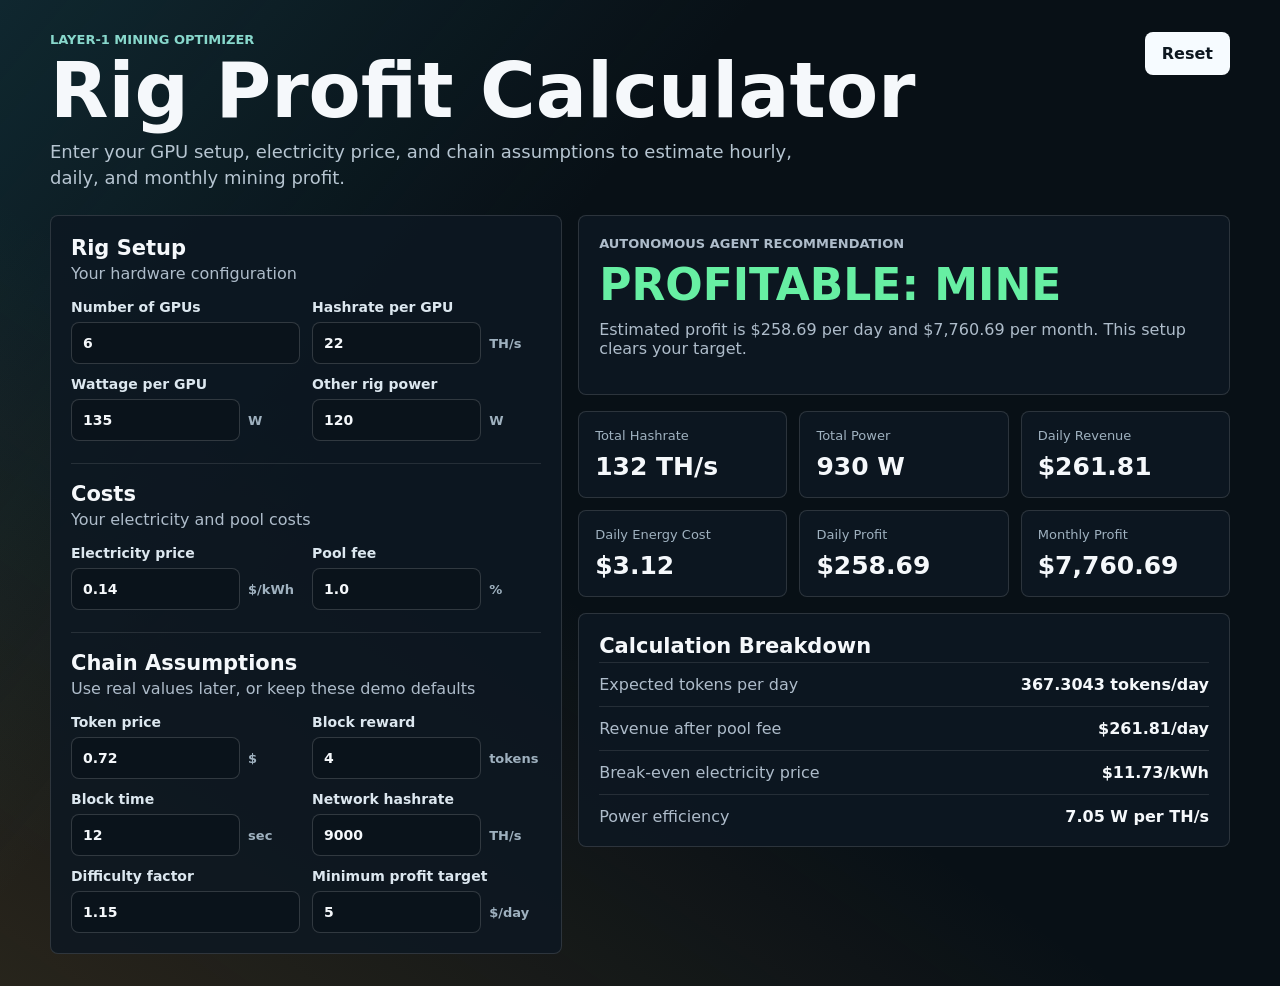
==== site/index.html @ 76f6993f "Add custom mining rig calculator" ====
<!doctype html>
<html lang="en">
  <head>
    <meta charset="utf-8" />
    <meta name="viewport" content="width=device-width, initial-scale=1" />
    <title>L1 Mining Rig Profit Calculator</title>
    <link rel="stylesheet" href="styles.css" />
  </head>
  <body>
    <main class="shell">
      <header class="topbar">
        <div>
          <p class="eyebrow">Layer-1 Mining Optimizer</p>
          <h1>Rig Profit Calculator</h1>
          <p class="intro">Enter your GPU setup, electricity price, and chain assumptions to estimate hourly, daily, and monthly mining profit.</p>
        </div>
        <button id="resetButton" type="button">Reset</button>
      </header>

      <section class="workspace">
        <form class="panel form-panel" id="rigForm">
          <div class="section-title">
            <h2>Rig Setup</h2>
            <p>Your hardware configuration</p>
          </div>

          <div class="grid two">
            <label>
              Number of GPUs
              <input id="gpuCount" type="number" min="1" step="1" value="6" />
            </label>
            <label>
              Hashrate per GPU
              <div class="input-row">
                <input id="hashratePerGpu" type="number" min="0" step="0.1" value="22" />
                <span>TH/s</span>
              </div>
            </label>
            <label>
              Wattage per GPU
              <div class="input-row">
                <input id="wattsPerGpu" type="number" min="0" step="1" value="135" />
                <span>W</span>
              </div>
            </label>
            <label>
              Other rig power
              <div class="input-row">
                <input id="baseWatts" type="number" min="0" step="1" value="120" />
                <span>W</span>
              </div>
            </label>
          </div>

          <div class="section-title">
            <h2>Costs</h2>
            <p>Your electricity and pool costs</p>
          </div>

          <div class="grid two">
            <label>
              Electricity price
              <div class="input-row">
                <input id="electricityCost" type="number" min="0" step="0.001" value="0.14" />
                <span>$/kWh</span>
              </div>
            </label>
            <label>
              Pool fee
              <div class="input-row">
                <input id="poolFee" type="number" min="0" max="100" step="0.1" value="1.0" />
                <span>%</span>
              </div>
            </label>
          </div>

          <div class="section-title">
            <h2>Chain Assumptions</h2>
            <p>Use real values later, or keep these demo defaults</p>
          </div>

          <div class="grid two">
            <label>
              Token price
              <div class="input-row">
                <input id="tokenPrice" type="number" min="0" step="0.001" value="0.72" />
                <span>$</span>
              </div>
            </label>
            <label>
              Block reward
              <div class="input-row">
                <input id="blockReward" type="number" min="0" step="0.01" value="4" />
                <span>tokens</span>
              </div>
            </label>
            <label>
              Block time
              <div class="input-row">
                <input id="blockTime" type="number" min="1" step="1" value="12" />
                <span>sec</span>
              </div>
            </label>
            <label>
              Network hashrate
              <div class="input-row">
                <input id="networkHashrate" type="number" min="1" step="1" value="9000" />
                <span>TH/s</span>
              </div>
            </label>
            <label>
              Difficulty factor
              <input id="difficulty" type="number" min="0.1" step="0.01" value="1.15" />
            </label>
            <label>
              Minimum profit target
              <div class="input-row">
                <input id="minProfit" type="number" step="0.01" value="5" />
                <span>$/day</span>
              </div>
            </label>
          </div>
        </form>

        <section class="results">
          <div class="panel decision">
            <p class="label">Autonomous Agent Recommendation</p>
            <h2 id="agentAction">Calculating...</h2>
            <p id="agentReason">Waiting for your rig values.</p>
          </div>

          <div class="cards">
            <article>
              <span>Total Hashrate</span>
              <strong id="totalHashrate">0 TH/s</strong>
            </article>
            <article>
              <span>Total Power</span>
              <strong id="totalWatts">0 W</strong>
            </article>
            <article>
              <span>Daily Revenue</span>
              <strong id="dailyRevenue">$0.00</strong>
            </article>
            <article>
              <span>Daily Energy Cost</span>
              <strong id="dailyEnergy">$0.00</strong>
            </article>
            <article>
              <span>Daily Profit</span>
              <strong id="dailyProfit">$0.00</strong>
            </article>
            <article>
              <span>Monthly Profit</span>
              <strong id="monthlyProfit">$0.00</strong>
            </article>
          </div>

          <div class="panel breakdown">
            <h2>Calculation Breakdown</h2>
            <dl>
              <div>
                <dt>Expected tokens per day</dt>
                <dd id="tokensPerDay">0</dd>
              </div>
              <div>
                <dt>Revenue after pool fee</dt>
                <dd id="revenueAfterFee">$0.00/day</dd>
              </div>
              <div>
                <dt>Break-even electricity price</dt>
                <dd id="breakEvenPower">$0.00/kWh</dd>
              </div>
              <div>
                <dt>Power efficiency</dt>
                <dd id="efficiency">0 W per TH/s</dd>
              </div>
            </dl>
          </div>
        </section>
      </section>
    </main>

    <script src="app.js"></script>
  </body>
</html>
---- site/styles.css ----
:root {
  color-scheme: dark;
  font-family: Inter, ui-sans-serif, system-ui, -apple-system, BlinkMacSystemFont, "Segoe UI", sans-serif;
  background: #081016;
  color: #f5f8fb;
}

* {
  box-sizing: border-box;
}

body {
  margin: 0;
  min-height: 100vh;
  background:
    linear-gradient(130deg, rgba(40, 113, 126, 0.24), transparent 36%),
    linear-gradient(35deg, rgba(167, 118, 48, 0.2), transparent 42%),
    #081016;
}

button,
input {
  font: inherit;
}

button {
  border: 1px solid rgba(255, 255, 255, 0.16);
  border-radius: 8px;
  background: #f6fbff;
  color: #0d1720;
  cursor: pointer;
  font-weight: 800;
  padding: 11px 16px;
}

.shell {
  width: min(1180px, calc(100% - 32px));
  margin: 0 auto;
  padding: 32px 0;
}

.topbar {
  align-items: flex-start;
  display: flex;
  justify-content: space-between;
  gap: 20px;
  margin-bottom: 24px;
}

.eyebrow,
.label {
  color: #88d8cc;
  font-size: 13px;
  font-weight: 900;
  letter-spacing: 0;
  margin: 0 0 8px;
  text-transform: uppercase;
}

h1,
h2,
h3,
p {
  margin-top: 0;
}

h1 {
  font-size: clamp(36px, 7vw, 76px);
  line-height: 0.95;
  margin-bottom: 12px;
}

.intro {
  color: #b6c5d1;
  font-size: 18px;
  line-height: 1.45;
  max-width: 760px;
  margin-bottom: 0;
}

.workspace {
  display: grid;
  grid-template-columns: minmax(320px, 0.88fr) minmax(360px, 1.12fr);
  gap: 16px;
  align-items: start;
}

.panel,
.cards article {
  background: rgba(13, 24, 34, 0.86);
  border: 1px solid rgba(255, 255, 255, 0.13);
  border-radius: 8px;
}

.form-panel,
.decision,
.breakdown {
  padding: 20px;
}

.section-title {
  border-top: 1px solid rgba(255, 255, 255, 0.1);
  margin-top: 22px;
  padding-top: 18px;
}

.section-title:first-child {
  border-top: 0;
  margin-top: 0;
  padding-top: 0;
}

.section-title h2,
.breakdown h2 {
  font-size: 21px;
  margin-bottom: 4px;
}

.section-title p,
.breakdown dt,
.decision p {
  color: #aebcca;
}

.grid {
  display: grid;
  gap: 12px;
}

.two {
  grid-template-columns: repeat(2, minmax(0, 1fr));
}

label {
  color: #dce7ef;
  display: grid;
  gap: 7px;
  font-size: 14px;
  font-weight: 800;
}

input {
  width: 100%;
  border: 1px solid rgba(255, 255, 255, 0.16);
  border-radius: 8px;
  background: #0a131b;
  color: #f5f8fb;
  min-height: 42px;
  padding: 10px 11px;
}

.input-row {
  align-items: center;
  display: grid;
  grid-template-columns: 1fr auto;
  gap: 8px;
}

.input-row span {
  color: #9fb1bf;
  font-size: 13px;
  min-width: 52px;
}

.results {
  display: grid;
  gap: 16px;
}

.decision h2 {
  font-size: clamp(28px, 4vw, 44px);
  margin-bottom: 10px;
}

.cards {
  display: grid;
  grid-template-columns: repeat(3, minmax(0, 1fr));
  gap: 12px;
}

.cards article {
  padding: 16px;
}

.cards span {
  color: #9fb1bf;
  display: block;
  font-size: 13px;
  margin-bottom: 9px;
}

.cards strong {
  display: block;
  font-size: 25px;
}

dl {
  display: grid;
  gap: 12px;
  margin: 0;
}

dl div {
  align-items: center;
  border-top: 1px solid rgba(255, 255, 255, 0.1);
  display: flex;
  justify-content: space-between;
  gap: 14px;
  padding-top: 12px;
}

dt,
dd {
  margin: 0;
}

dd {
  color: #f5f8fb;
  font-weight: 900;
  text-align: right;
}

.danger {
  color: #ff8d8d;
}

.warn {
  color: #ffd173;
}

.good {
  color: #67efa3;
}

@media (max-width: 940px) {
  .workspace,
  .cards,
  .two {
    grid-template-columns: 1fr;
  }

  .topbar {
    flex-direction: column;
  }
}
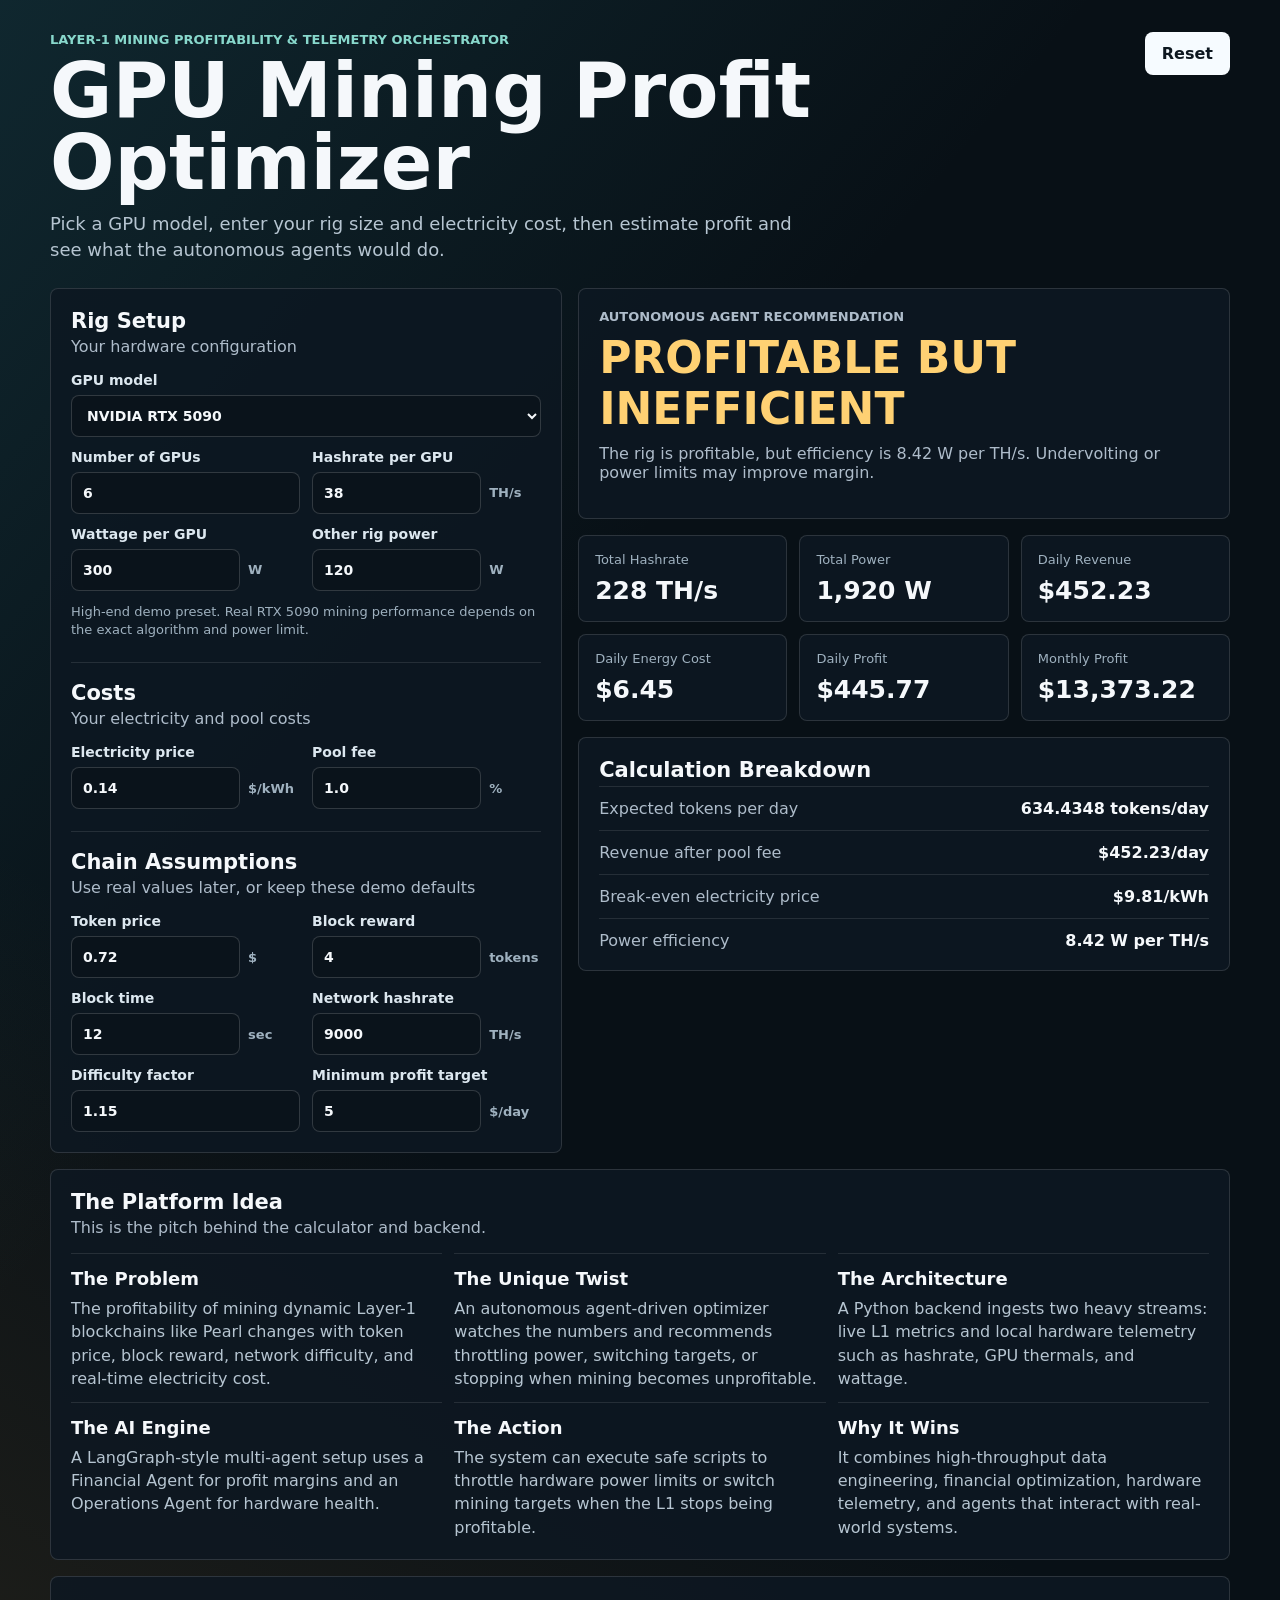
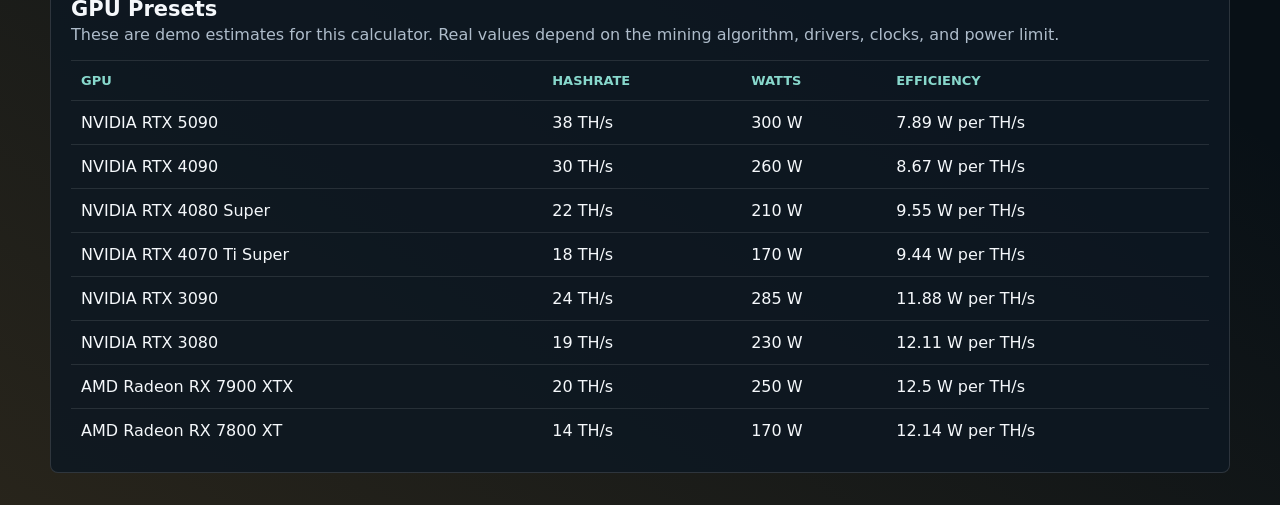
==== commit 85a3cd07: "Add GPU presets and orchestrator story" ====
--- a/site/index.html
+++ b/site/index.html
@@ -3,16 +3,16 @@
   <head>
     <meta charset="utf-8" />
     <meta name="viewport" content="width=device-width, initial-scale=1" />
-    <title>L1 Mining Rig Profit Calculator</title>
+    <title>L1 Mining Profitability Orchestrator</title>
     <link rel="stylesheet" href="styles.css" />
   </head>
   <body>
     <main class="shell">
       <header class="topbar">
         <div>
-          <p class="eyebrow">Layer-1 Mining Optimizer</p>
-          <h1>Rig Profit Calculator</h1>
-          <p class="intro">Enter your GPU setup, electricity price, and chain assumptions to estimate hourly, daily, and monthly mining profit.</p>
+          <p class="eyebrow">Layer-1 Mining Profitability & Telemetry Orchestrator</p>
+          <h1>GPU Mining Profit Optimizer</h1>
+          <p class="intro">Pick a GPU model, enter your rig size and electricity cost, then estimate profit and see what the autonomous agents would do.</p>
         </div>
         <button id="resetButton" type="button">Reset</button>
       </header>
@@ -25,6 +25,20 @@
           </div>
 
           <div class="grid two">
+            <label class="wide">
+              GPU model
+              <select id="gpuModel">
+                <option value="rtx5090">NVIDIA RTX 5090</option>
+                <option value="rtx4090">NVIDIA RTX 4090</option>
+                <option value="rtx4080super">NVIDIA RTX 4080 Super</option>
+                <option value="rtx4070tisuper">NVIDIA RTX 4070 Ti Super</option>
+                <option value="rtx3090">NVIDIA RTX 3090</option>
+                <option value="rtx3080">NVIDIA RTX 3080</option>
+                <option value="rx7900xtx">AMD Radeon RX 7900 XTX</option>
+                <option value="rx7800xt">AMD Radeon RX 7800 XT</option>
+                <option value="custom">Custom GPU</option>
+              </select>
+            </label>
             <label>
               Number of GPUs
               <input id="gpuCount" type="number" min="1" step="1" value="6" />
@@ -32,14 +46,14 @@
             <label>
               Hashrate per GPU
               <div class="input-row">
-                <input id="hashratePerGpu" type="number" min="0" step="0.1" value="22" />
+                <input id="hashratePerGpu" type="number" min="0" step="0.1" value="38" />
                 <span>TH/s</span>
               </div>
             </label>
             <label>
               Wattage per GPU
               <div class="input-row">
-                <input id="wattsPerGpu" type="number" min="0" step="1" value="135" />
+                <input id="wattsPerGpu" type="number" min="0" step="1" value="300" />
                 <span>W</span>
               </div>
             </label>
@@ -51,6 +65,7 @@
               </div>
             </label>
           </div>
+          <p class="note" id="gpuNote">Demo estimate for RTX 5090. Edit hashrate and wattage if your real rig is different.</p>
 
           <div class="section-title">
             <h2>Costs</h2>
@@ -179,6 +194,59 @@
           </div>
         </section>
       </section>
+
+      <section class="panel story">
+        <div class="section-title">
+          <h2>The Platform Idea</h2>
+          <p>This is the pitch behind the calculator and backend.</p>
+        </div>
+        <div class="story-grid">
+          <article>
+            <h3>The Problem</h3>
+            <p>The profitability of mining dynamic Layer-1 blockchains like Pearl changes with token price, block reward, network difficulty, and real-time electricity cost.</p>
+          </article>
+          <article>
+            <h3>The Unique Twist</h3>
+            <p>An autonomous agent-driven optimizer watches the numbers and recommends throttling power, switching targets, or stopping when mining becomes unprofitable.</p>
+          </article>
+          <article>
+            <h3>The Architecture</h3>
+            <p>A Python backend ingests two heavy streams: live L1 metrics and local hardware telemetry such as hashrate, GPU thermals, and wattage.</p>
+          </article>
+          <article>
+            <h3>The AI Engine</h3>
+            <p>A LangGraph-style multi-agent setup uses a Financial Agent for profit margins and an Operations Agent for hardware health.</p>
+          </article>
+          <article>
+            <h3>The Action</h3>
+            <p>The system can execute safe scripts to throttle hardware power limits or switch mining targets when the L1 stops being profitable.</p>
+          </article>
+          <article>
+            <h3>Why It Wins</h3>
+            <p>It combines high-throughput data engineering, financial optimization, hardware telemetry, and agents that interact with real-world systems.</p>
+          </article>
+        </div>
+      </section>
+
+      <section class="panel gpu-table-panel">
+        <div class="section-title">
+          <h2>GPU Presets</h2>
+          <p>These are demo estimates for this calculator. Real values depend on the mining algorithm, drivers, clocks, and power limit.</p>
+        </div>
+        <div class="table-wrap">
+          <table>
+            <thead>
+              <tr>
+                <th>GPU</th>
+                <th>Hashrate</th>
+                <th>Watts</th>
+                <th>Efficiency</th>
+              </tr>
+            </thead>
+            <tbody id="gpuTable"></tbody>
+          </table>
+        </div>
+      </section>
     </main>
 
     <script src="app.js"></script>
--- a/site/styles.css
+++ b/site/styles.css
@@ -19,7 +19,8 @@
 }
 
 button,
-input {
+input,
+select {
   font: inherit;
 }
 
@@ -149,6 +150,16 @@
   padding: 10px 11px;
 }
 
+select {
+  width: 100%;
+  border: 1px solid rgba(255, 255, 255, 0.16);
+  border-radius: 8px;
+  background: #0a131b;
+  color: #f5f8fb;
+  min-height: 42px;
+  padding: 10px 11px;
+}
+
 .input-row {
   align-items: center;
   display: grid;
@@ -160,6 +171,17 @@
   color: #9fb1bf;
   font-size: 13px;
   min-width: 52px;
+}
+
+.wide {
+  grid-column: 1 / -1;
+}
+
+.note {
+  color: #9fb1bf;
+  font-size: 13px;
+  line-height: 1.45;
+  margin: 12px 0 0;
 }
 
 .results {
@@ -232,10 +254,70 @@
   color: #67efa3;
 }
 
+.story,
+.gpu-table-panel {
+  margin-top: 16px;
+  padding: 20px;
+}
+
+.story-grid {
+  display: grid;
+  grid-template-columns: repeat(3, minmax(0, 1fr));
+  gap: 12px;
+}
+
+.story-grid article {
+  border-top: 1px solid rgba(255, 255, 255, 0.1);
+  padding-top: 14px;
+}
+
+.story-grid h3 {
+  font-size: 18px;
+  margin-bottom: 8px;
+}
+
+.story-grid p {
+  color: #b6c5d1;
+  line-height: 1.45;
+  margin-bottom: 0;
+}
+
+.table-wrap {
+  overflow-x: auto;
+}
+
+table {
+  border-collapse: collapse;
+  width: 100%;
+}
+
+th,
+td {
+  border-top: 1px solid rgba(255, 255, 255, 0.1);
+  padding: 12px 10px;
+  text-align: left;
+  white-space: nowrap;
+}
+
+th {
+  color: #88d8cc;
+  font-size: 13px;
+  text-transform: uppercase;
+}
+
+tbody tr {
+  cursor: pointer;
+}
+
+tbody tr:hover {
+  background: rgba(255, 255, 255, 0.06);
+}
+
 @media (max-width: 940px) {
   .workspace,
   .cards,
-  .two {
+  .two,
+  .story-grid {
     grid-template-columns: 1fr;
   }
 
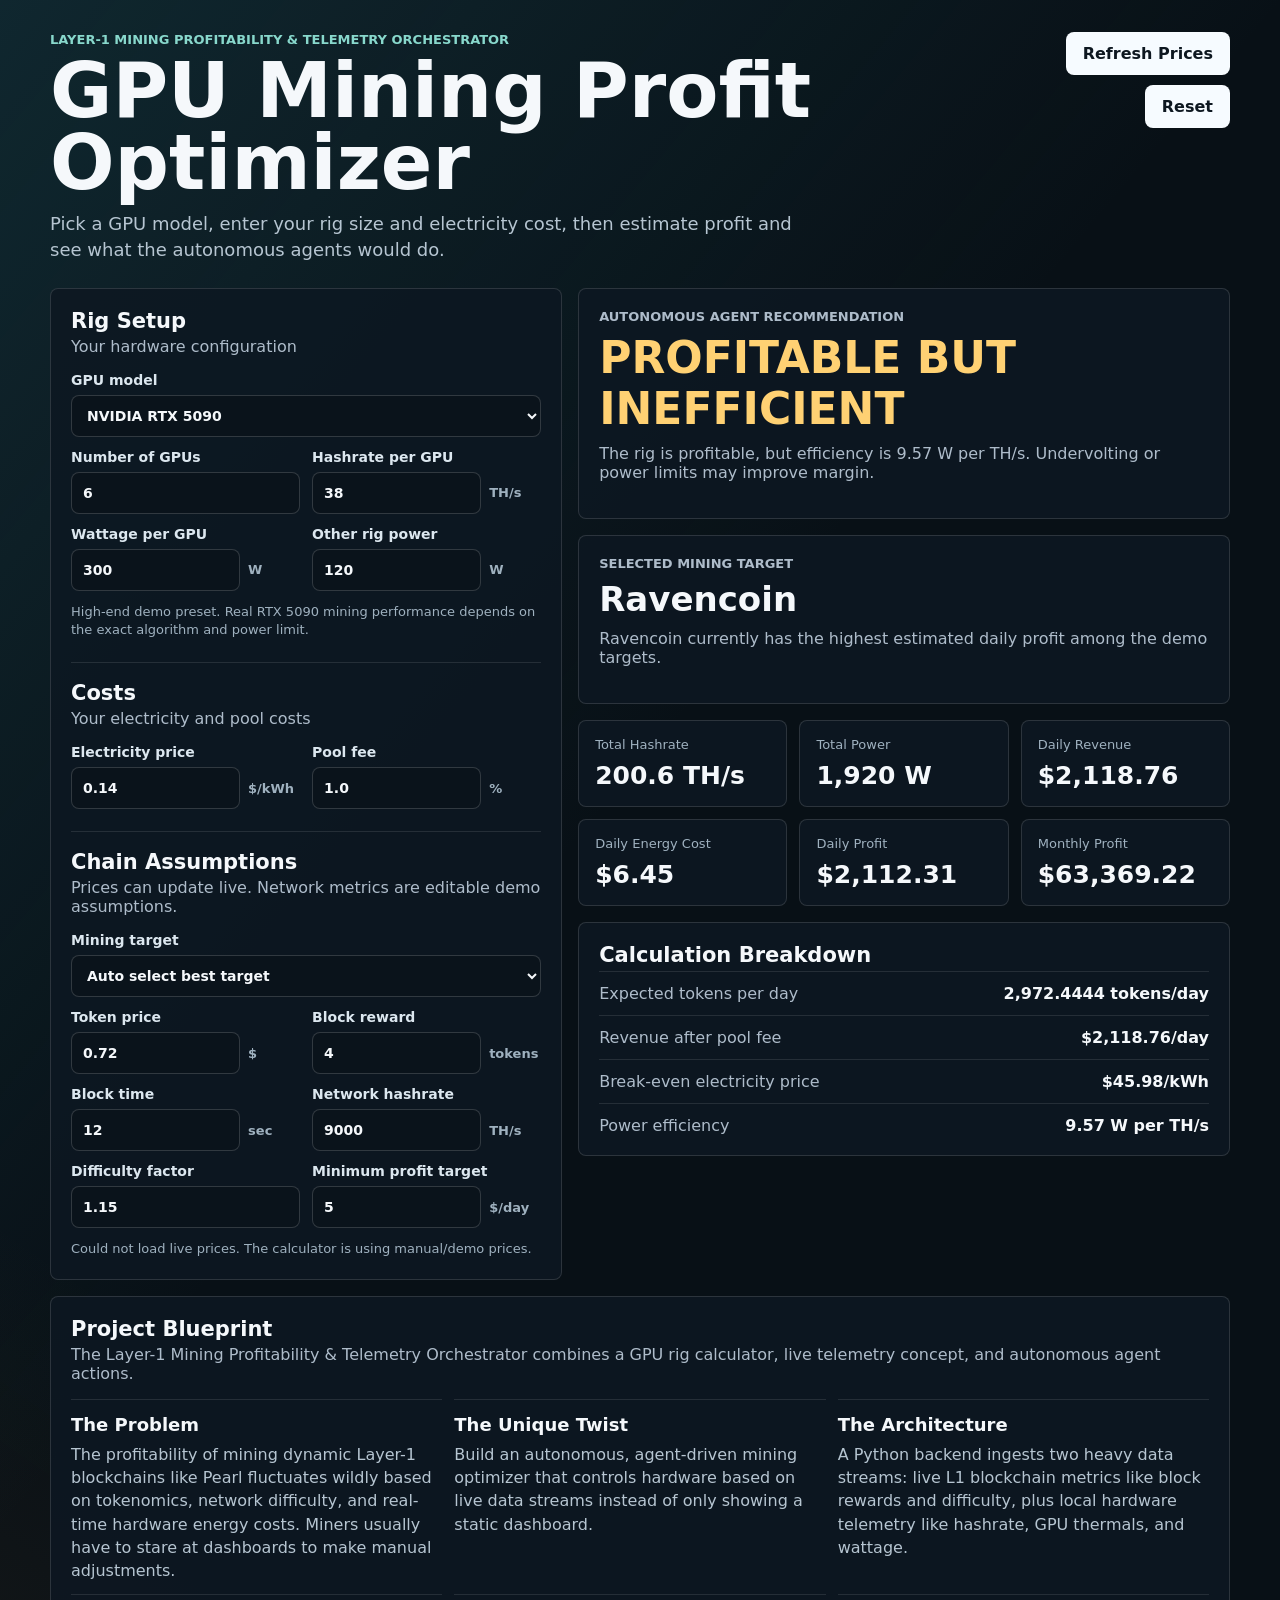
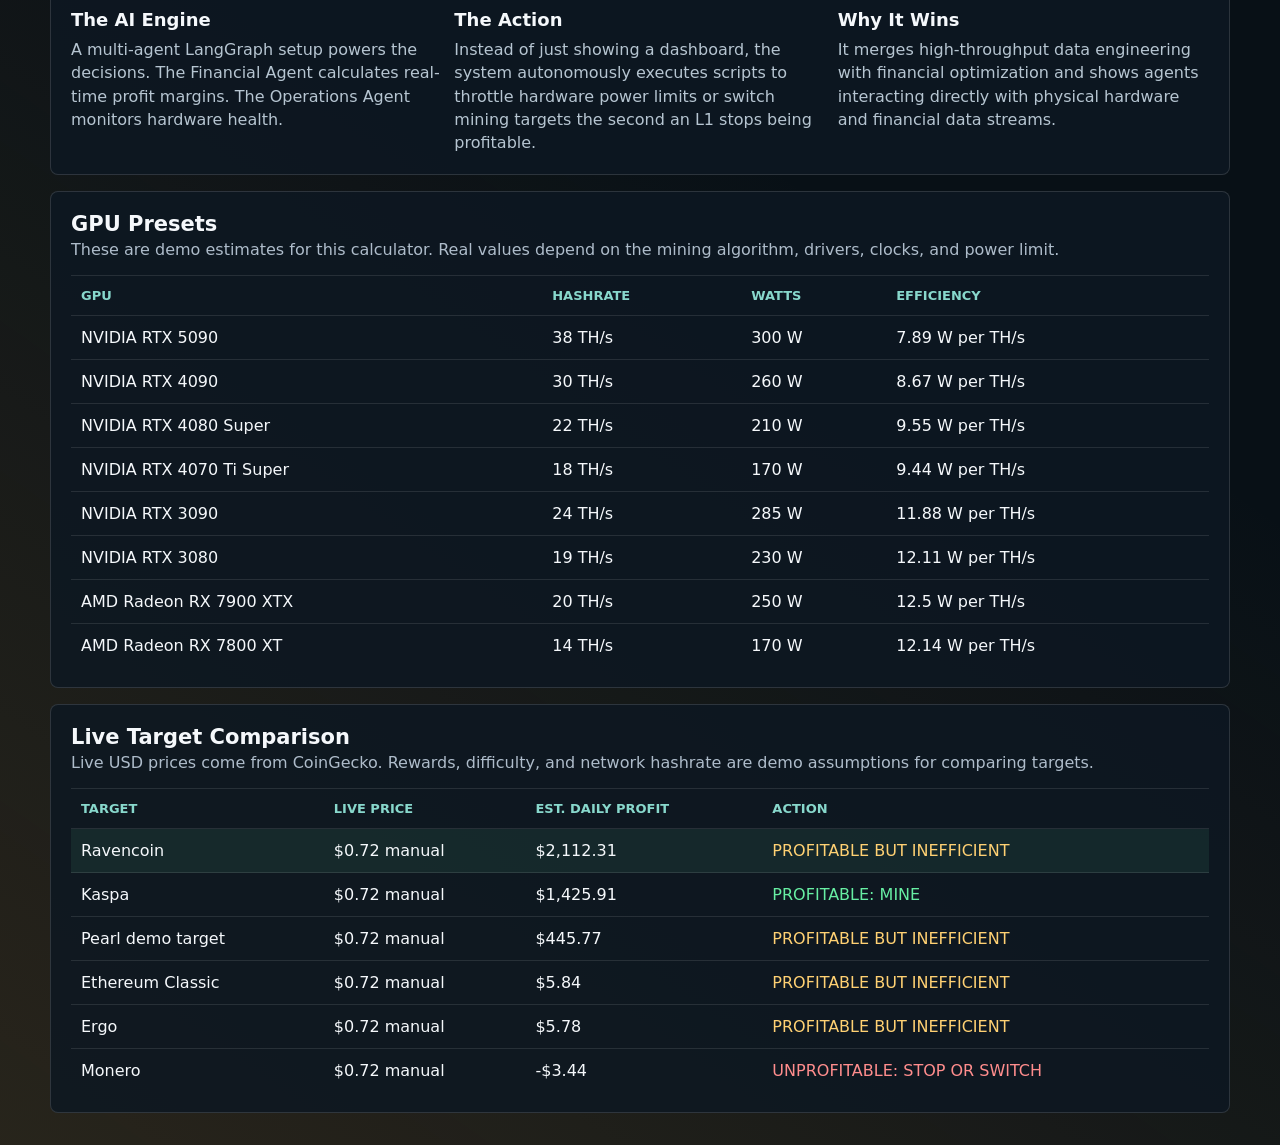
==== commit be4ffba0: "Add live crypto prices and auto mining target selection" ====
--- a/site/index.html
+++ b/site/index.html
@@ -14,7 +14,10 @@
           <h1>GPU Mining Profit Optimizer</h1>
           <p class="intro">Pick a GPU model, enter your rig size and electricity cost, then estimate profit and see what the autonomous agents would do.</p>
         </div>
-        <button id="resetButton" type="button">Reset</button>
+        <div class="header-actions">
+          <button id="refreshPricesButton" type="button">Refresh Prices</button>
+          <button id="resetButton" type="button">Reset</button>
+        </div>
       </header>
 
       <section class="workspace">
@@ -91,10 +94,23 @@
 
           <div class="section-title">
             <h2>Chain Assumptions</h2>
-            <p>Use real values later, or keep these demo defaults</p>
+            <p>Prices can update live. Network metrics are editable demo assumptions.</p>
           </div>
 
           <div class="grid two">
+            <label class="wide">
+              Mining target
+              <select id="miningTarget">
+                <option value="auto">Auto select best target</option>
+                <option value="kaspa">Kaspa</option>
+                <option value="ravencoin">Ravencoin</option>
+                <option value="ergo">Ergo</option>
+                <option value="monero">Monero</option>
+                <option value="ethereumClassic">Ethereum Classic</option>
+                <option value="pearl">Pearl demo target</option>
+                <option value="custom">Custom target</option>
+              </select>
+            </label>
             <label>
               Token price
               <div class="input-row">
@@ -135,6 +151,7 @@
               </div>
             </label>
           </div>
+          <p class="note" id="priceStatus">Live prices load from CoinGecko when available. Custom/Pearl can use manual price.</p>
         </form>
 
         <section class="results">
@@ -143,6 +160,11 @@
             <h2 id="agentAction">Calculating...</h2>
             <p id="agentReason">Waiting for your rig values.</p>
           </div>
+          <div class="panel decision target-panel">
+            <p class="label">Selected Mining Target</p>
+            <h2 id="selectedTarget">Auto</h2>
+            <p id="targetReason">Comparing live prices and estimated profitability.</p>
+          </div>
 
           <div class="cards">
             <article>
@@ -197,33 +219,33 @@
 
       <section class="panel story">
         <div class="section-title">
-          <h2>The Platform Idea</h2>
-          <p>This is the pitch behind the calculator and backend.</p>
+          <h2>Project Blueprint</h2>
+          <p>The Layer-1 Mining Profitability & Telemetry Orchestrator combines a GPU rig calculator, live telemetry concept, and autonomous agent actions.</p>
         </div>
         <div class="story-grid">
           <article>
             <h3>The Problem</h3>
-            <p>The profitability of mining dynamic Layer-1 blockchains like Pearl changes with token price, block reward, network difficulty, and real-time electricity cost.</p>
+            <p>The profitability of mining dynamic Layer-1 blockchains like Pearl fluctuates wildly based on tokenomics, network difficulty, and real-time hardware energy costs. Miners usually have to stare at dashboards to make manual adjustments.</p>
           </article>
           <article>
             <h3>The Unique Twist</h3>
-            <p>An autonomous agent-driven optimizer watches the numbers and recommends throttling power, switching targets, or stopping when mining becomes unprofitable.</p>
+            <p>Build an autonomous, agent-driven mining optimizer that controls hardware based on live data streams instead of only showing a static dashboard.</p>
           </article>
           <article>
             <h3>The Architecture</h3>
-            <p>A Python backend ingests two heavy streams: live L1 metrics and local hardware telemetry such as hashrate, GPU thermals, and wattage.</p>
+            <p>A Python backend ingests two heavy data streams: live L1 blockchain metrics like block rewards and difficulty, plus local hardware telemetry like hashrate, GPU thermals, and wattage.</p>
           </article>
           <article>
             <h3>The AI Engine</h3>
-            <p>A LangGraph-style multi-agent setup uses a Financial Agent for profit margins and an Operations Agent for hardware health.</p>
+            <p>A multi-agent LangGraph setup powers the decisions. The Financial Agent calculates real-time profit margins. The Operations Agent monitors hardware health.</p>
           </article>
           <article>
             <h3>The Action</h3>
-            <p>The system can execute safe scripts to throttle hardware power limits or switch mining targets when the L1 stops being profitable.</p>
+            <p>Instead of just showing a dashboard, the system autonomously executes scripts to throttle hardware power limits or switch mining targets the second an L1 stops being profitable.</p>
           </article>
           <article>
             <h3>Why It Wins</h3>
-            <p>It combines high-throughput data engineering, financial optimization, hardware telemetry, and agents that interact with real-world systems.</p>
+            <p>It merges high-throughput data engineering with financial optimization and shows agents interacting directly with physical hardware and financial data streams.</p>
           </article>
         </div>
       </section>
@@ -247,6 +269,26 @@
           </table>
         </div>
       </section>
+
+      <section class="panel target-table-panel">
+        <div class="section-title">
+          <h2>Live Target Comparison</h2>
+          <p>Live USD prices come from CoinGecko. Rewards, difficulty, and network hashrate are demo assumptions for comparing targets.</p>
+        </div>
+        <div class="table-wrap">
+          <table>
+            <thead>
+              <tr>
+                <th>Target</th>
+                <th>Live Price</th>
+                <th>Est. Daily Profit</th>
+                <th>Action</th>
+              </tr>
+            </thead>
+            <tbody id="targetTable"></tbody>
+          </table>
+        </div>
+      </section>
     </main>
 
     <script src="app.js"></script>
--- a/site/styles.css
+++ b/site/styles.css
@@ -48,6 +48,13 @@
   margin-bottom: 24px;
 }
 
+.header-actions {
+  display: flex;
+  gap: 10px;
+  flex-wrap: wrap;
+  justify-content: flex-end;
+}
+
 .eyebrow,
 .label {
   color: #88d8cc;
@@ -194,6 +201,10 @@
   margin-bottom: 10px;
 }
 
+.target-panel h2 {
+  font-size: clamp(24px, 3vw, 34px);
+}
+
 .cards {
   display: grid;
   grid-template-columns: repeat(3, minmax(0, 1fr));
@@ -255,7 +266,8 @@
 }
 
 .story,
-.gpu-table-panel {
+.gpu-table-panel,
+.target-table-panel {
   margin-top: 16px;
   padding: 20px;
 }
@@ -311,6 +323,10 @@
 
 tbody tr:hover {
   background: rgba(255, 255, 255, 0.06);
+}
+
+.selected-row {
+  background: rgba(103, 239, 163, 0.08);
 }
 
 @media (max-width: 940px) {
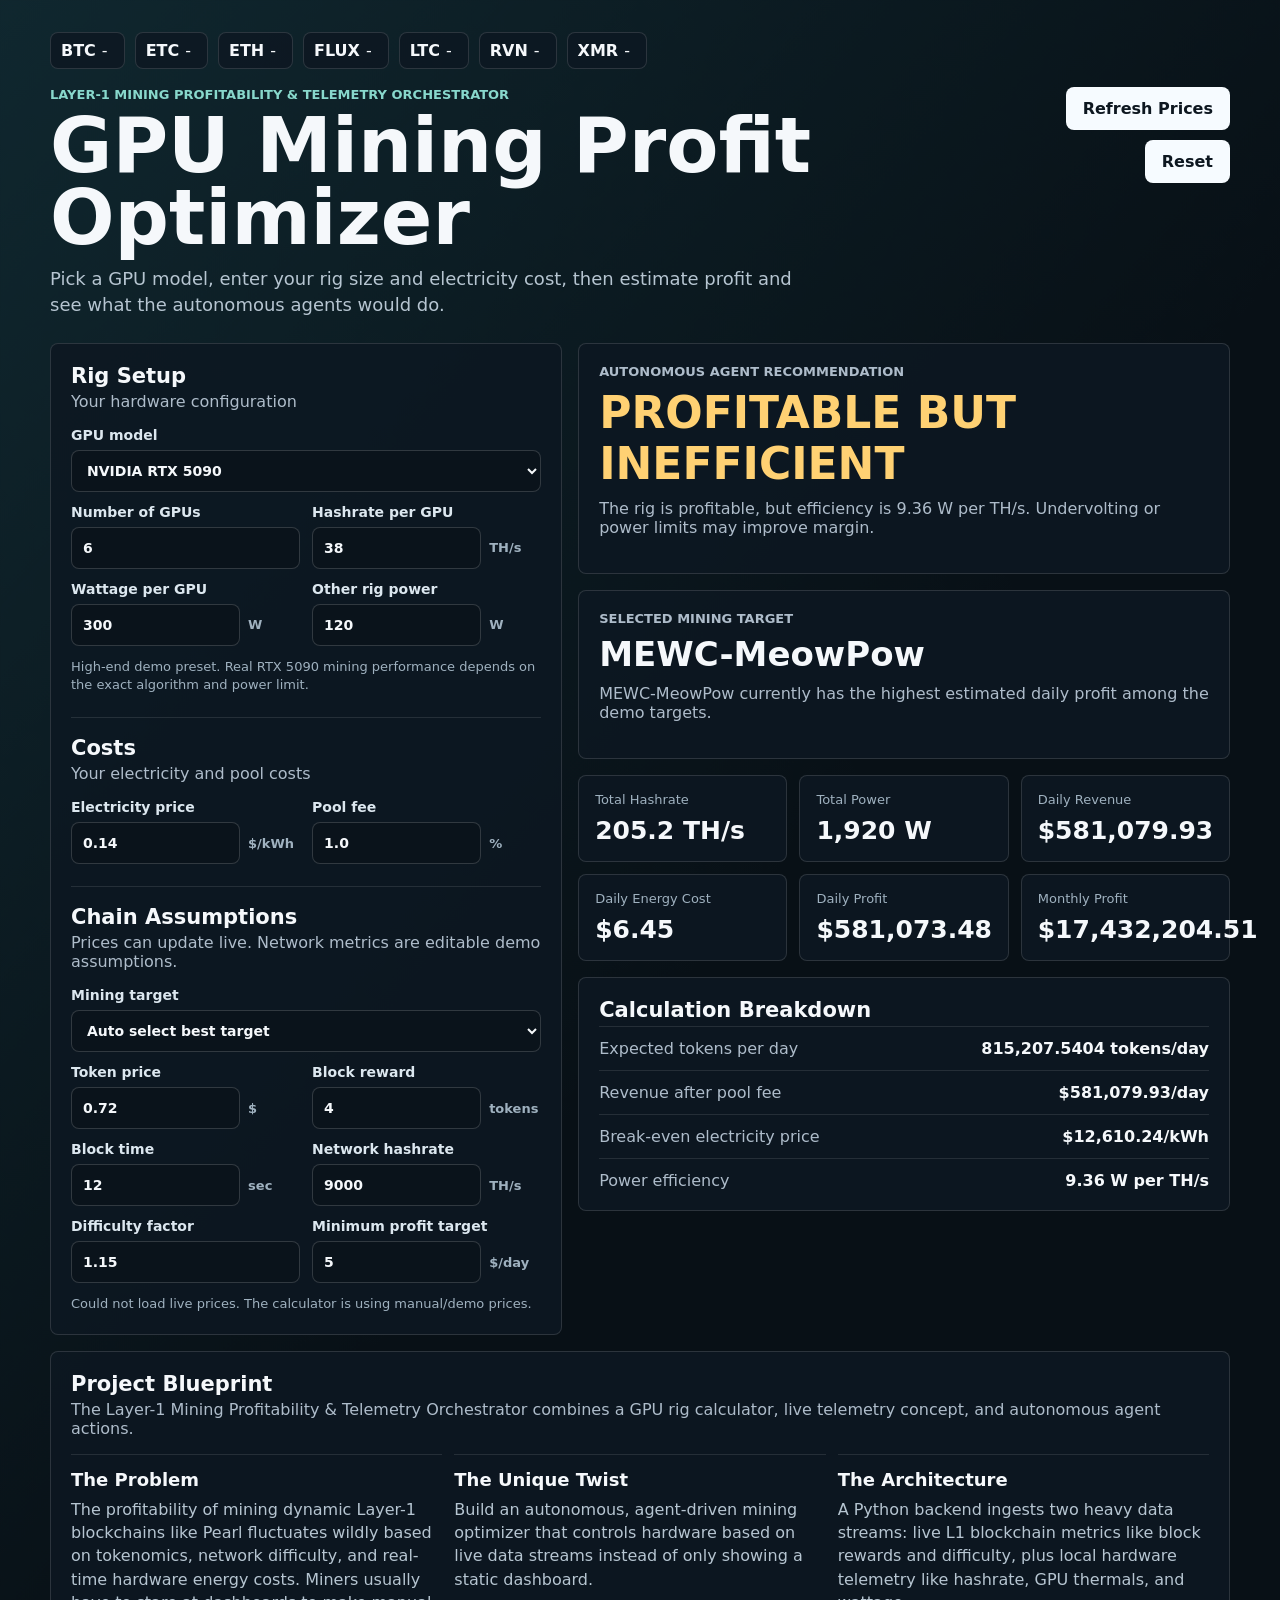
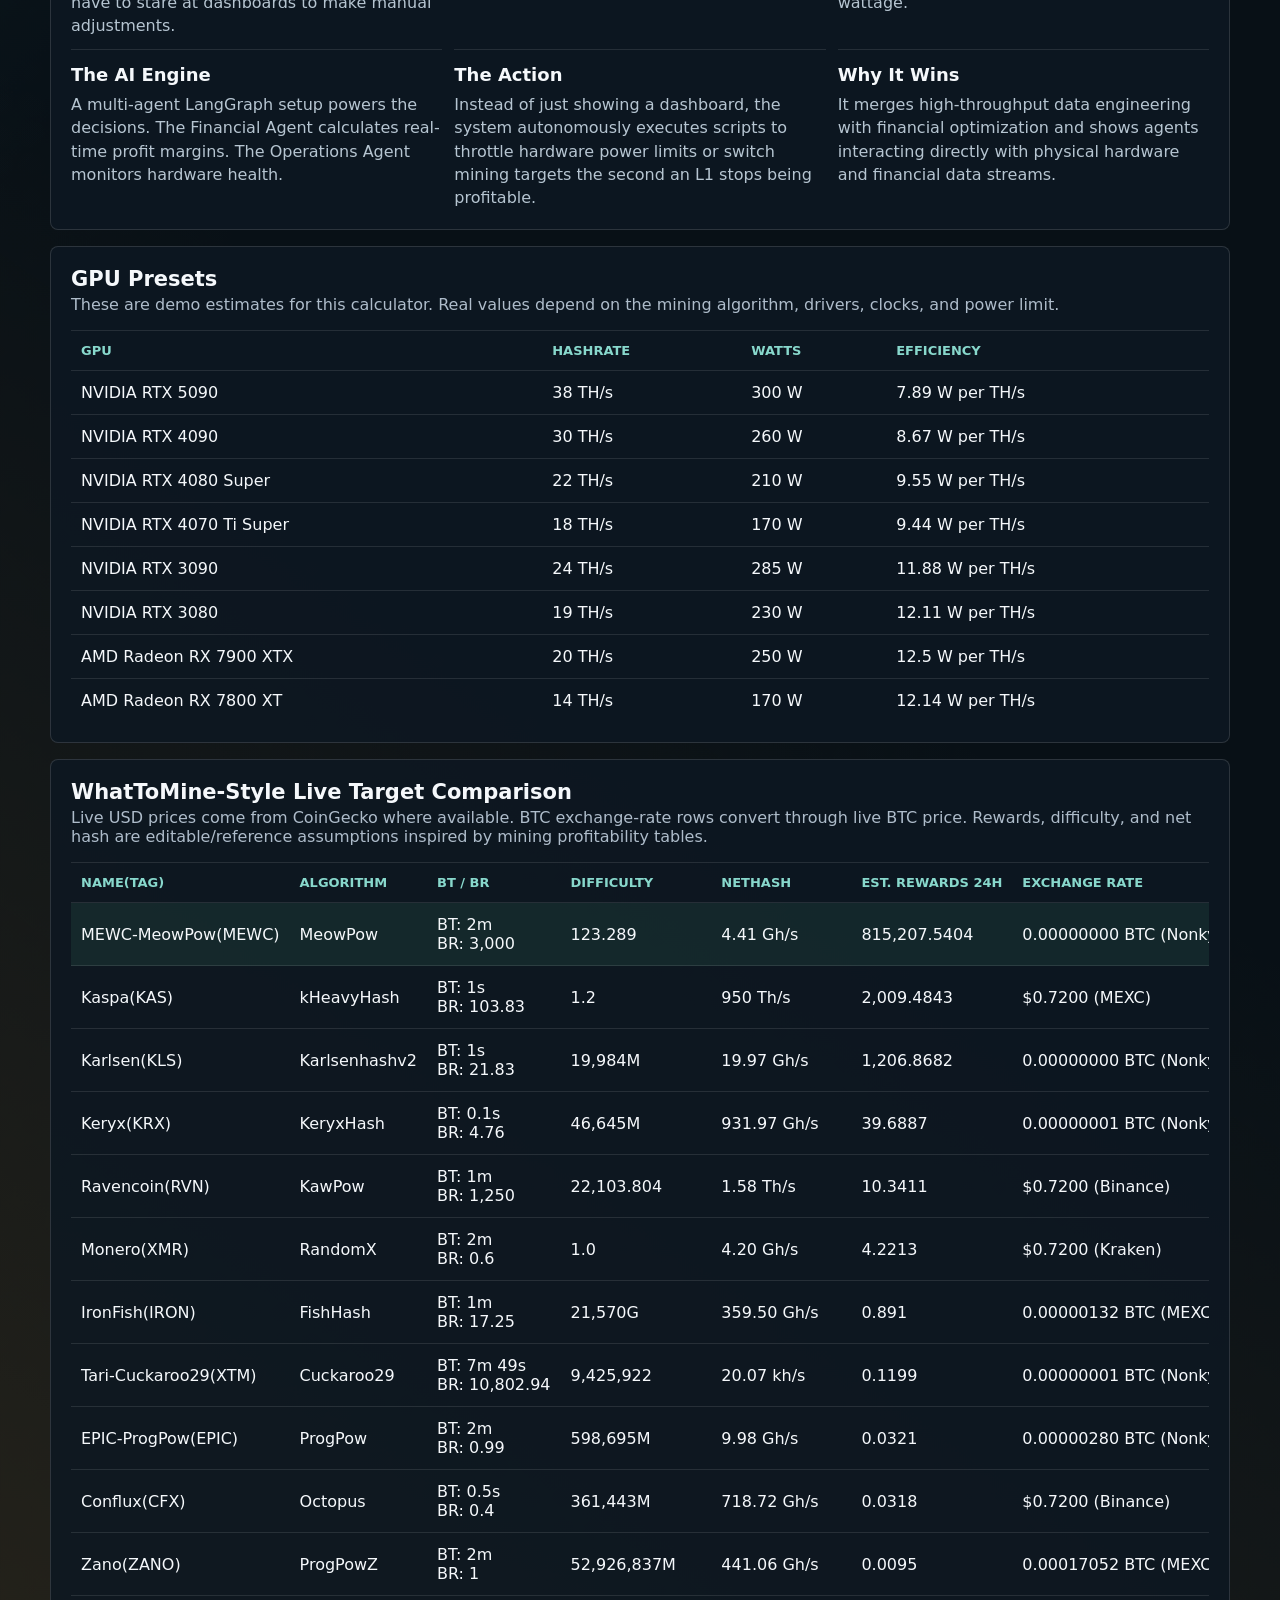
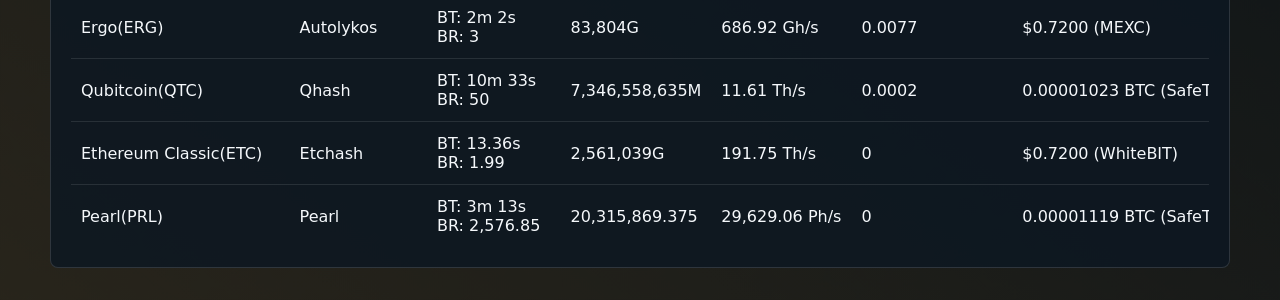
==== commit d5c2c841: "Add WhatToMine-style live profitability table" ====
--- a/site/index.html
+++ b/site/index.html
@@ -8,6 +8,10 @@
   </head>
   <body>
     <main class="shell">
+      <section class="ticker" id="tickerBar" aria-label="Live crypto prices">
+        <span>Loading live prices...</span>
+      </section>
+
       <header class="topbar">
         <div>
           <p class="eyebrow">Layer-1 Mining Profitability & Telemetry Orchestrator</p>
@@ -102,12 +106,21 @@
               Mining target
               <select id="miningTarget">
                 <option value="auto">Auto select best target</option>
+                <option value="keryx">Keryx</option>
+                <option value="pearl">Pearl</option>
+                <option value="qubitcoin">Qubitcoin</option>
+                <option value="zano">Zano</option>
+                <option value="tariCuckaroo">Tari-Cuckaroo29</option>
+                <option value="epicProgpow">EPIC-ProgPow</option>
+                <option value="mewc">MEWC-MeowPow</option>
+                <option value="karlsen">Karlsen</option>
                 <option value="kaspa">Kaspa</option>
                 <option value="ravencoin">Ravencoin</option>
                 <option value="ergo">Ergo</option>
+                <option value="conflux">Conflux</option>
+                <option value="ironfish">IronFish</option>
                 <option value="monero">Monero</option>
                 <option value="ethereumClassic">Ethereum Classic</option>
-                <option value="pearl">Pearl demo target</option>
                 <option value="custom">Custom target</option>
               </select>
             </label>
@@ -272,17 +285,24 @@
 
       <section class="panel target-table-panel">
         <div class="section-title">
-          <h2>Live Target Comparison</h2>
-          <p>Live USD prices come from CoinGecko. Rewards, difficulty, and network hashrate are demo assumptions for comparing targets.</p>
+          <h2>WhatToMine-Style Live Target Comparison</h2>
+          <p>Live USD prices come from CoinGecko where available. BTC exchange-rate rows convert through live BTC price. Rewards, difficulty, and net hash are editable/reference assumptions inspired by mining profitability tables.</p>
         </div>
         <div class="table-wrap">
           <table>
             <thead>
               <tr>
-                <th>Target</th>
-                <th>Live Price</th>
-                <th>Est. Daily Profit</th>
-                <th>Action</th>
+                <th>Name(Tag)</th>
+                <th>Algorithm</th>
+                <th>BT / BR</th>
+                <th>Difficulty</th>
+                <th>NetHash</th>
+                <th>Est. Rewards 24h</th>
+                <th>Exchange Rate</th>
+                <th>Rev. $</th>
+                <th>Profit</th>
+                <th>Profitability</th>
+                <th>Agent</th>
               </tr>
             </thead>
             <tbody id="targetTable"></tbody>
--- a/site/styles.css
+++ b/site/styles.css
@@ -40,6 +40,32 @@
   padding: 32px 0;
 }
 
+.ticker {
+  display: flex;
+  flex-wrap: wrap;
+  gap: 10px;
+  margin-bottom: 18px;
+}
+
+.ticker span {
+  align-items: baseline;
+  background: rgba(13, 24, 34, 0.86);
+  border: 1px solid rgba(255, 255, 255, 0.13);
+  border-radius: 8px;
+  display: inline-flex;
+  gap: 6px;
+  padding: 8px 10px;
+}
+
+.ticker strong {
+  color: #f5f8fb;
+}
+
+.ticker em {
+  font-style: normal;
+  font-weight: 800;
+}
+
 .topbar {
   align-items: flex-start;
   display: flex;
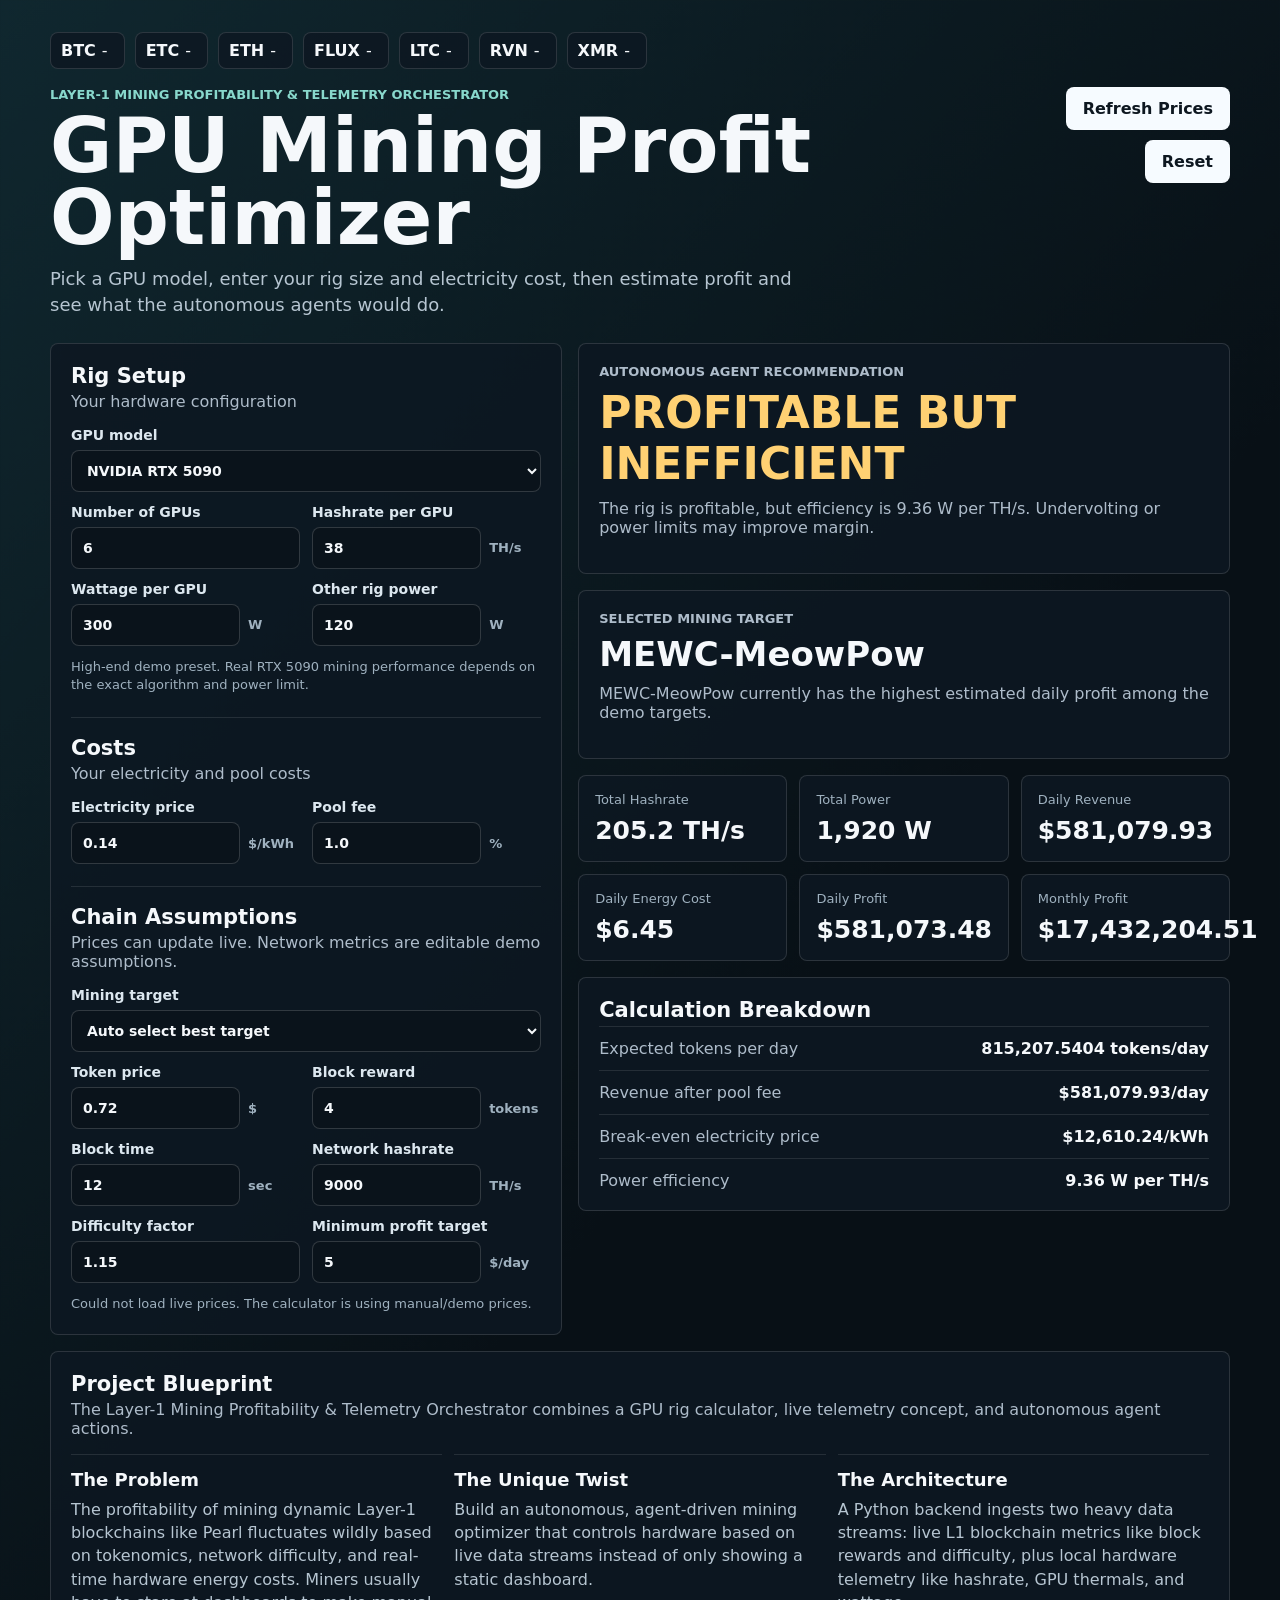
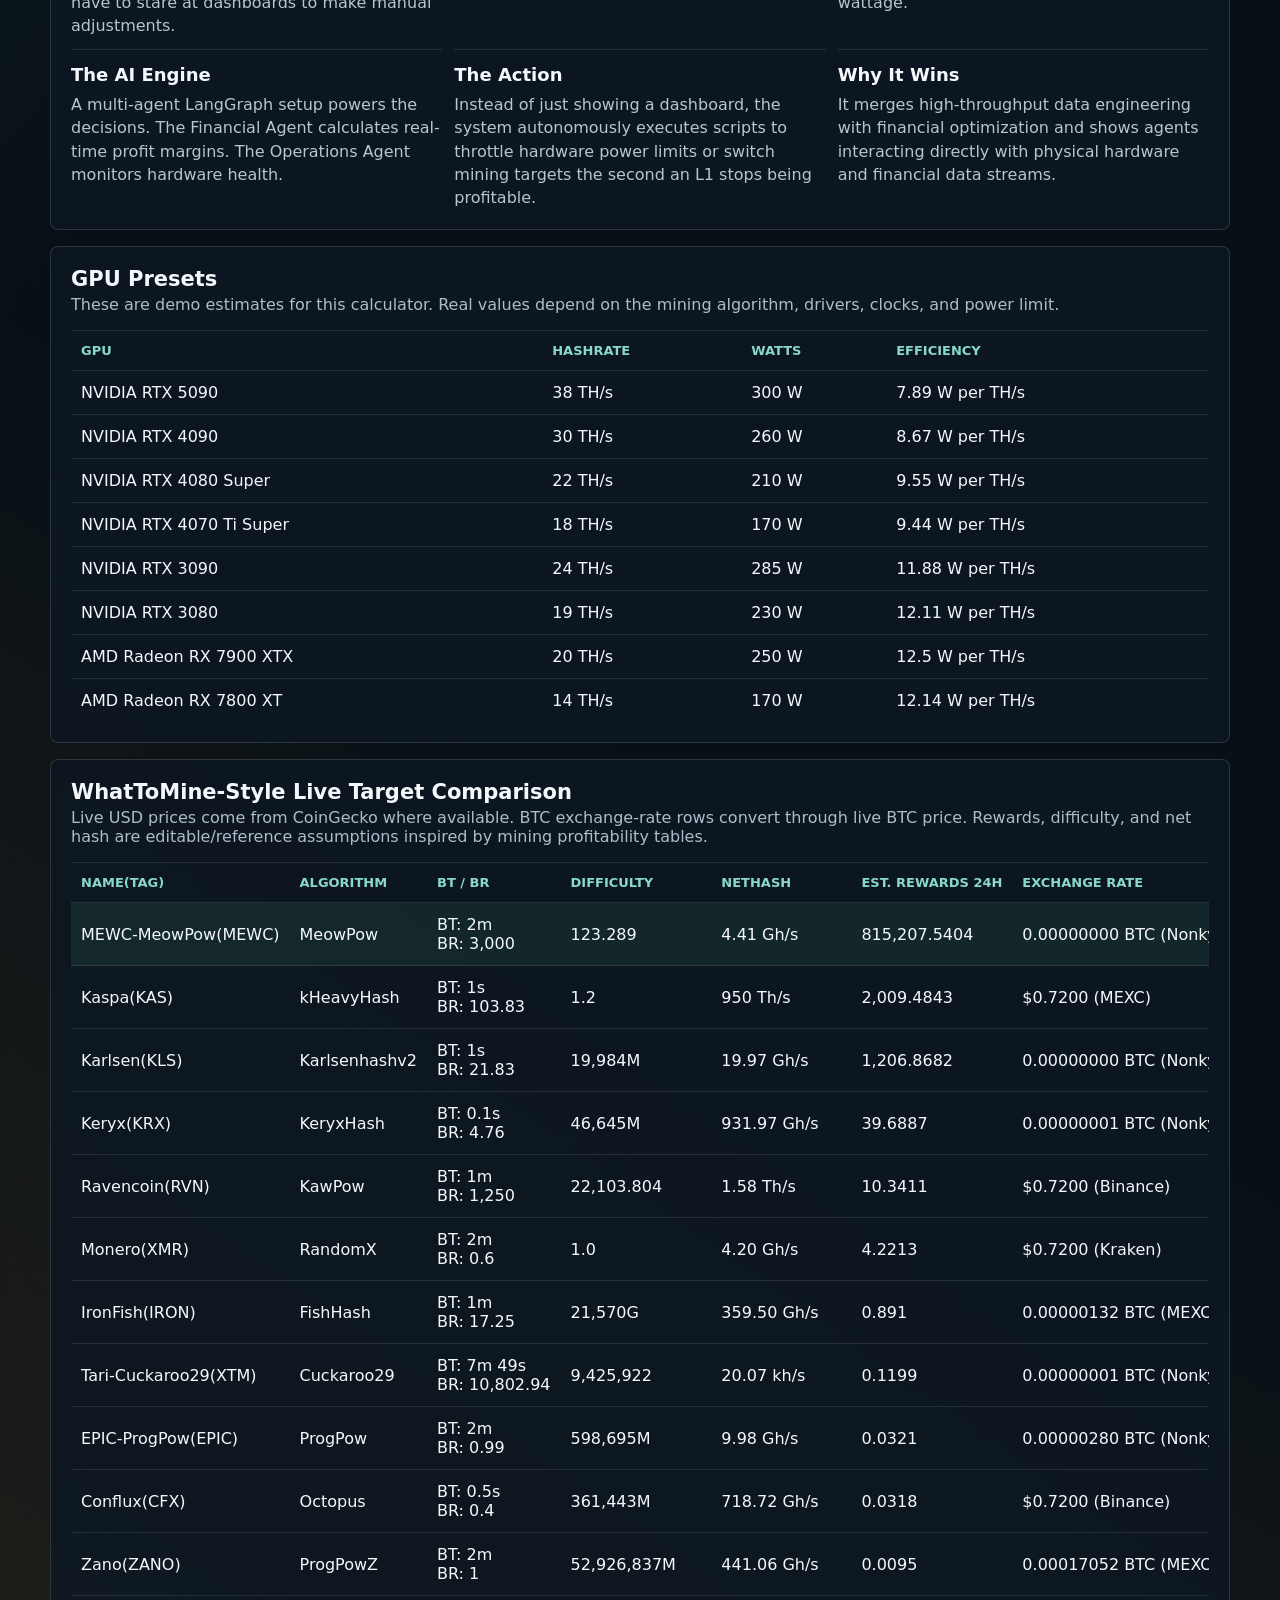
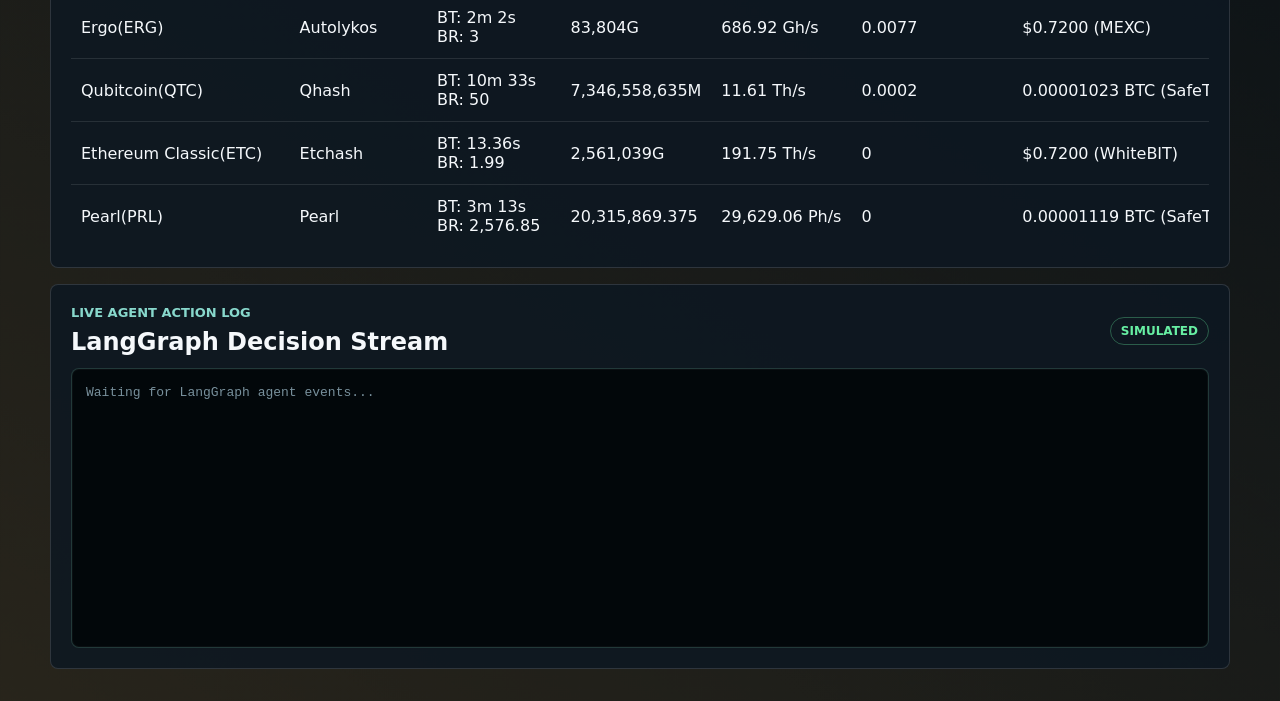
==== commit f2429006: "Add live ticker agent log and FastAPI LangGraph backend" ====
--- a/site/index.html
+++ b/site/index.html
@@ -309,6 +309,19 @@
           </table>
         </div>
       </section>
+
+      <section class="panel agent-console-panel">
+        <div class="console-header">
+          <div>
+            <p class="label">Live Agent Action Log</p>
+            <h2>LangGraph Decision Stream</h2>
+          </div>
+          <span class="console-status">SIMULATED</span>
+        </div>
+        <div class="agent-console" id="agentConsole" role="log" aria-live="polite">
+          <p class="console-line muted">Waiting for LangGraph agent events...</p>
+        </div>
+      </section>
     </main>
 
     <script src="app.js"></script>
--- a/site/styles.css
+++ b/site/styles.css
@@ -293,9 +293,82 @@
 
 .story,
 .gpu-table-panel,
-.target-table-panel {
+.target-table-panel,
+.agent-console-panel {
   margin-top: 16px;
   padding: 20px;
+}
+
+.console-header {
+  align-items: center;
+  display: flex;
+  justify-content: space-between;
+  gap: 16px;
+  margin-bottom: 12px;
+}
+
+.console-header h2 {
+  margin-bottom: 0;
+}
+
+.console-status {
+  border: 1px solid rgba(103, 239, 163, 0.32);
+  border-radius: 999px;
+  color: #67efa3;
+  font-size: 12px;
+  font-weight: 900;
+  padding: 6px 10px;
+}
+
+.agent-console {
+  background: #02070a;
+  border: 1px solid rgba(136, 216, 204, 0.24);
+  border-radius: 8px;
+  box-shadow: inset 0 0 0 1px rgba(255, 255, 255, 0.03);
+  color: #d8f8ef;
+  font-family: "Cascadia Code", "SFMono-Regular", Consolas, monospace;
+  font-size: 13px;
+  height: 280px;
+  line-height: 1.55;
+  overflow-y: auto;
+  padding: 14px;
+}
+
+.console-line {
+  margin: 0 0 7px;
+  white-space: normal;
+}
+
+.console-line.muted {
+  color: #78909c;
+}
+
+.console-time {
+  color: #78909c;
+}
+
+.agent-tag {
+  border-radius: 6px;
+  display: inline-block;
+  font-weight: 900;
+  margin: 0 6px;
+  padding: 1px 7px;
+}
+
+.agent-financial {
+  background: rgba(255, 209, 115, 0.14);
+  color: #ffd173;
+}
+
+.agent-operations {
+  background: rgba(136, 216, 204, 0.14);
+  color: #88d8cc;
+}
+
+.severity-critical {
+  color: #ff8d8d;
+  font-weight: 900;
+  text-shadow: 0 0 14px rgba(255, 141, 141, 0.25);
 }
 
 .story-grid {
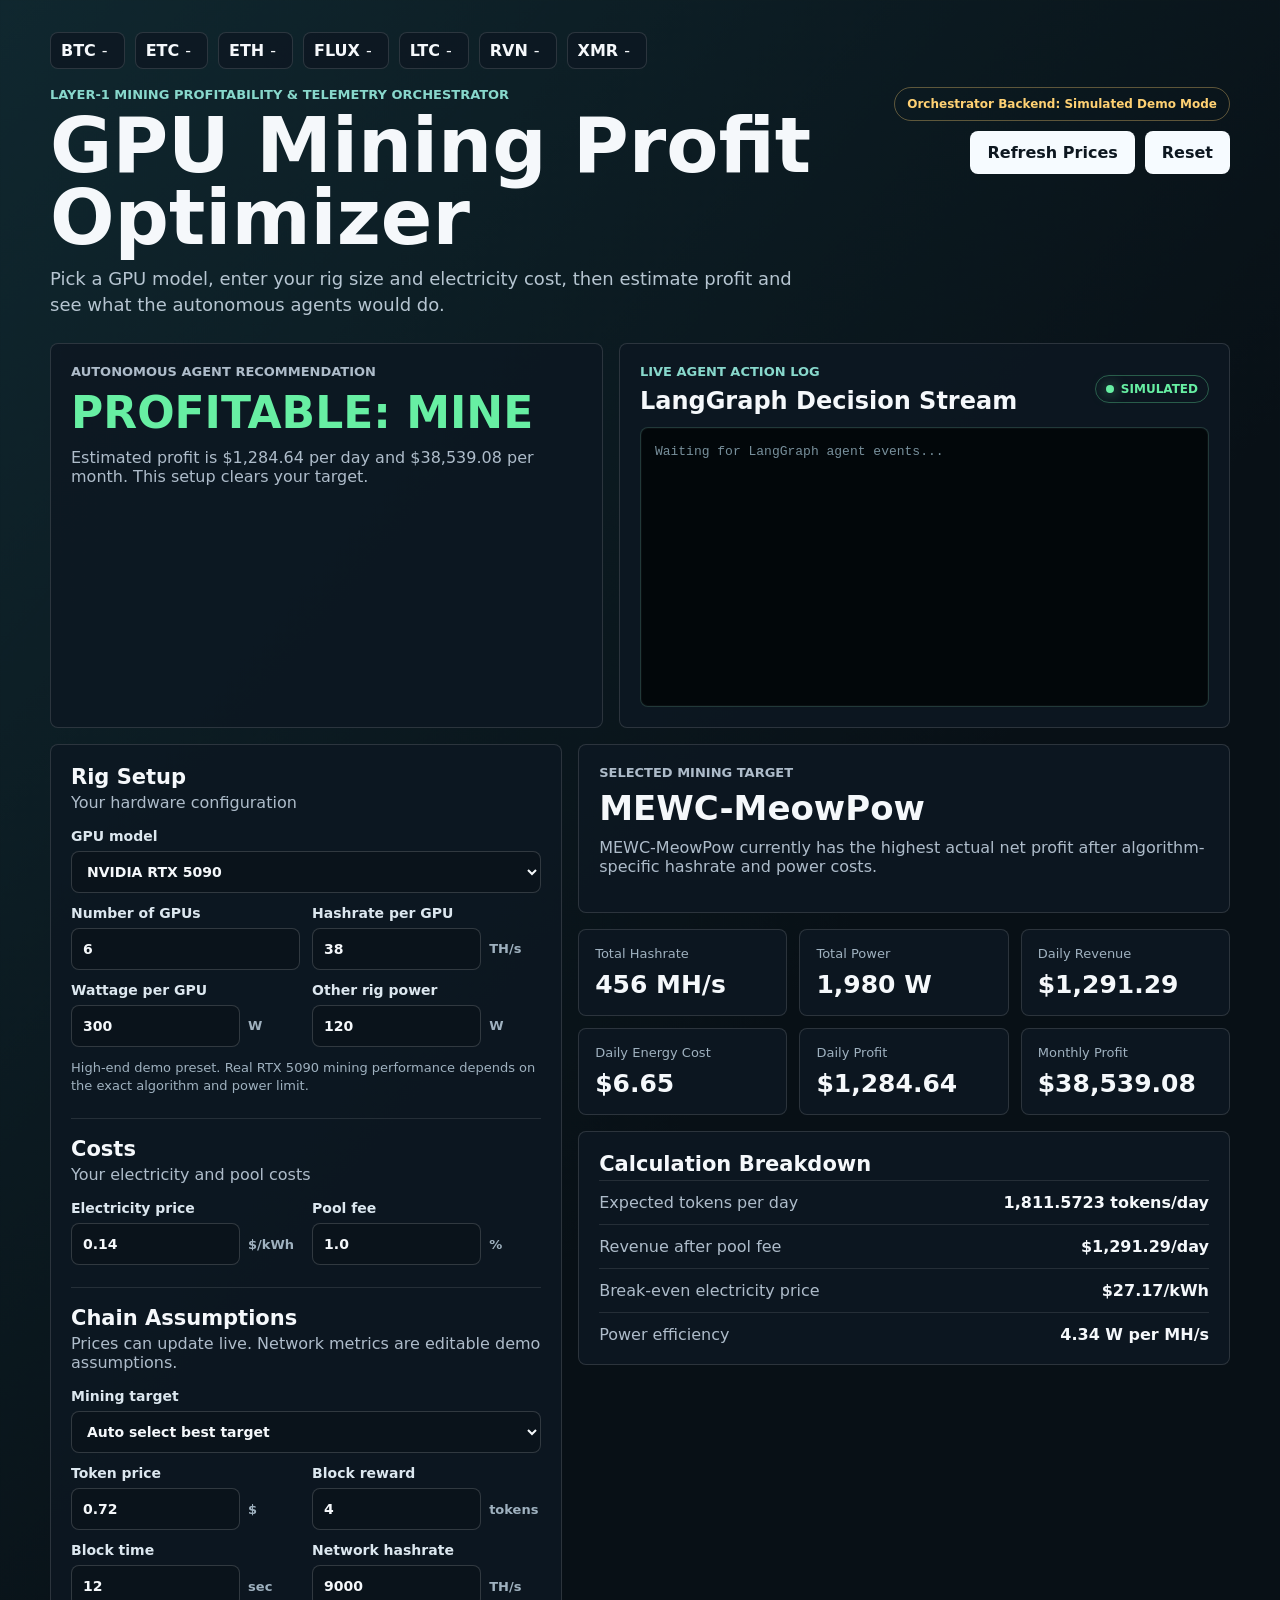
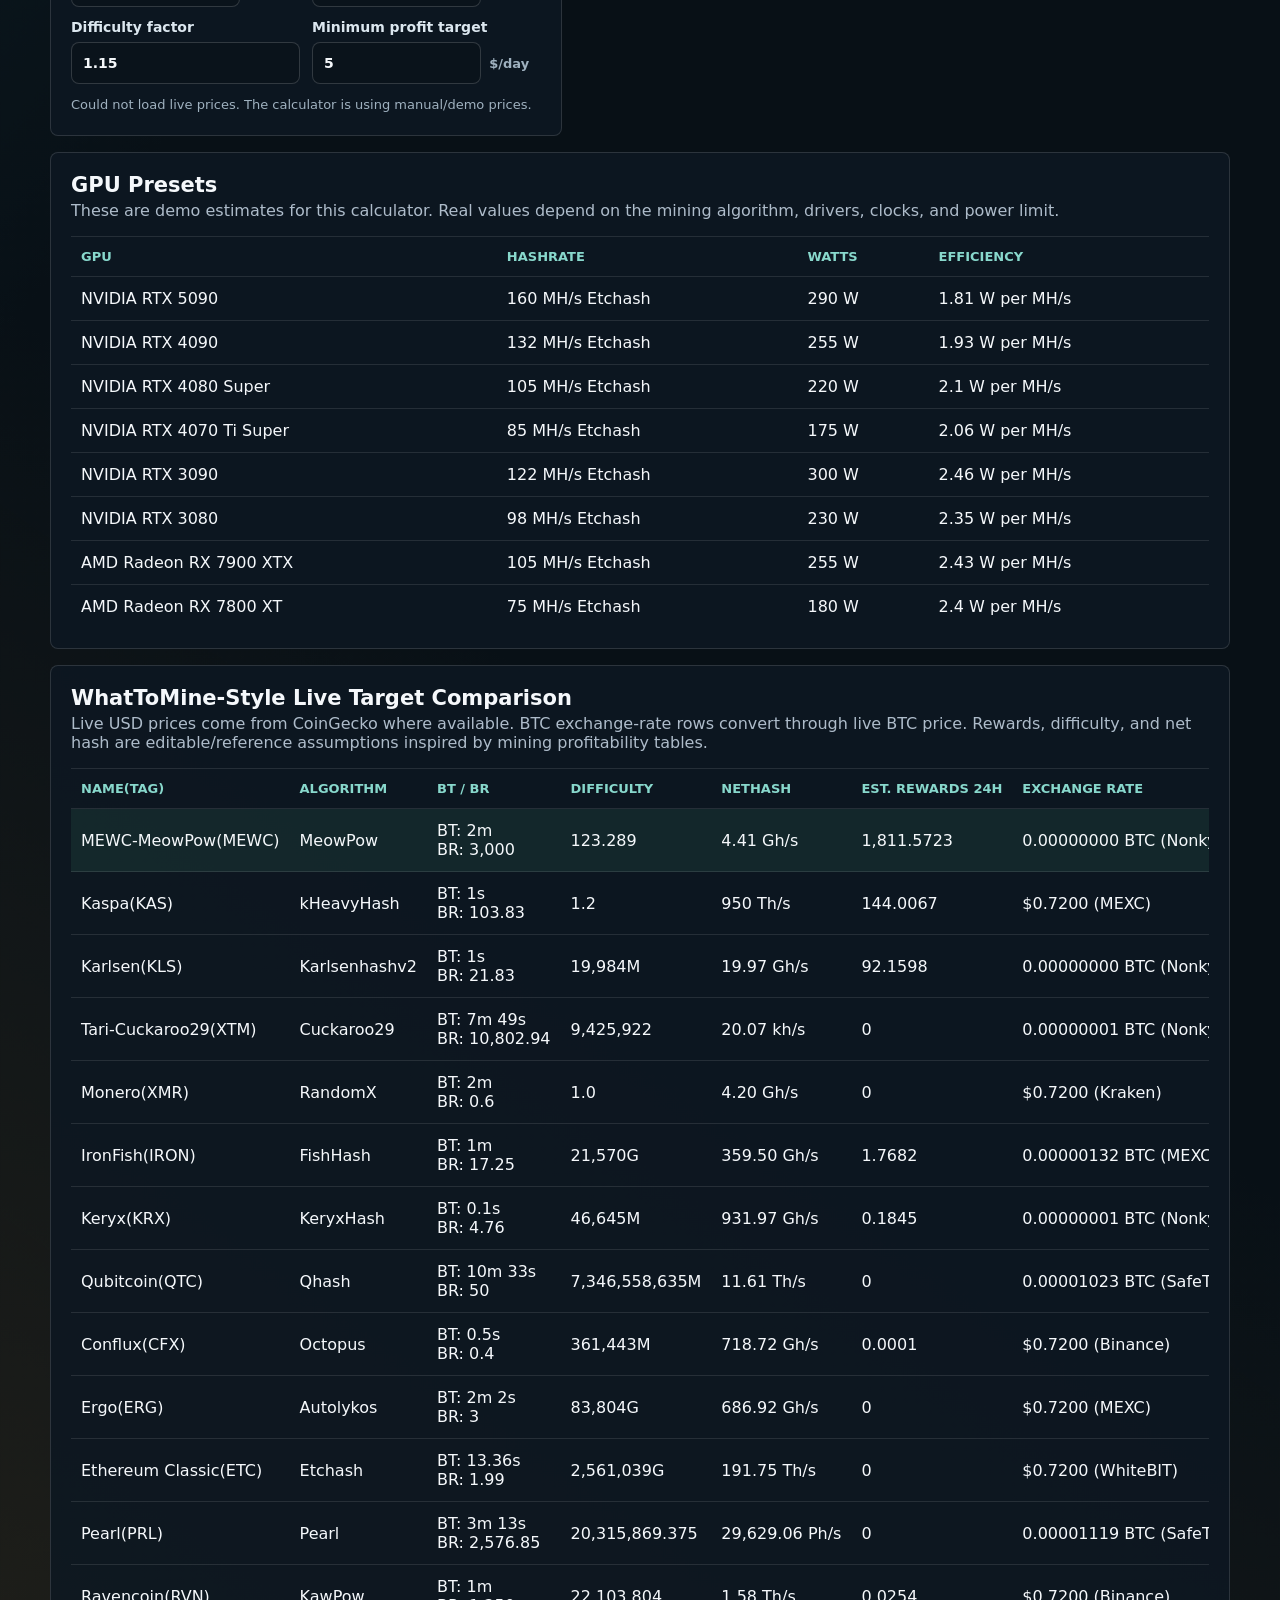
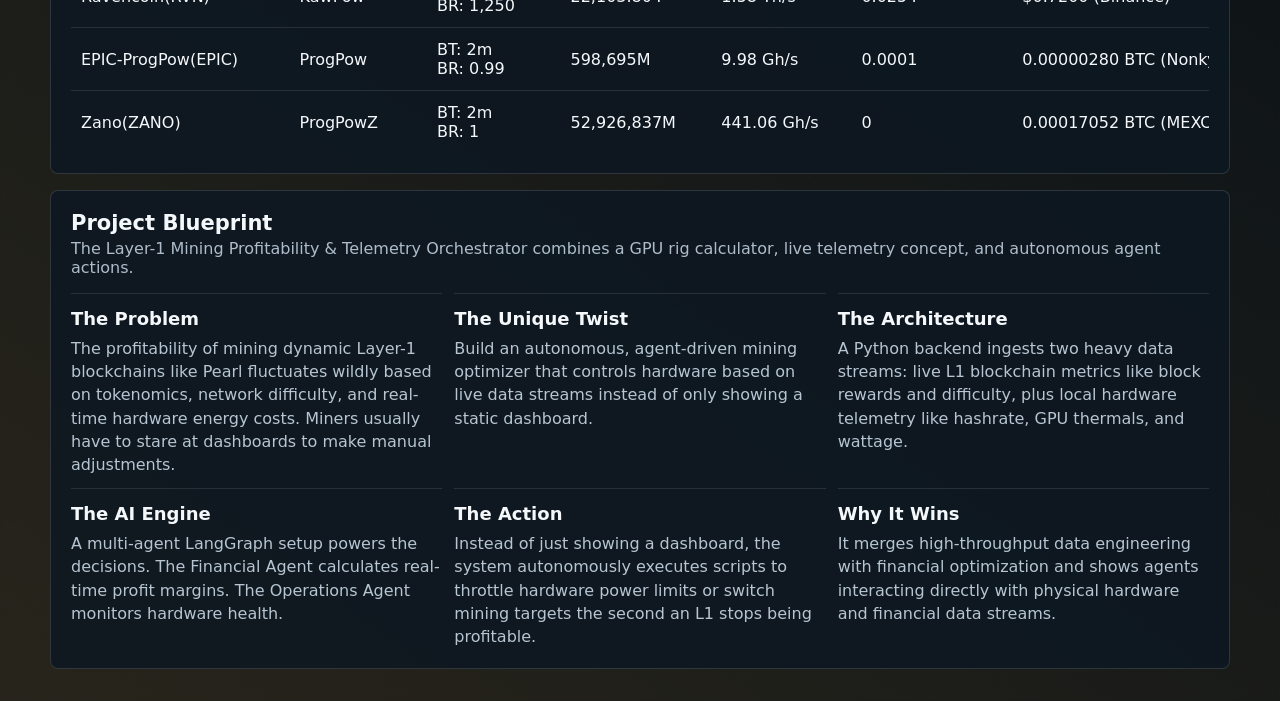
==== commit 4786e917: "Add algorithm-specific GPU mining profitability" ====
--- a/site/index.html
+++ b/site/index.html
@@ -19,10 +19,32 @@
           <p class="intro">Pick a GPU model, enter your rig size and electricity cost, then estimate profit and see what the autonomous agents would do.</p>
         </div>
         <div class="header-actions">
+          <span class="backend-badge">Orchestrator Backend: Simulated Demo Mode</span>
           <button id="refreshPricesButton" type="button">Refresh Prices</button>
           <button id="resetButton" type="button">Reset</button>
         </div>
       </header>
+
+      <section class="agent-top-grid">
+        <div class="panel decision">
+          <p class="label">Autonomous Agent Recommendation</p>
+          <h2 id="agentAction">Calculating...</h2>
+          <p id="agentReason">Waiting for your rig values.</p>
+        </div>
+
+        <section class="panel agent-console-panel top-console">
+          <div class="console-header">
+            <div>
+              <p class="label">Live Agent Action Log</p>
+              <h2>LangGraph Decision Stream</h2>
+            </div>
+            <span class="console-status"><span class="live-cursor"></span>SIMULATED</span>
+          </div>
+          <div class="agent-console" id="agentConsole" role="log" aria-live="polite">
+            <p class="console-line muted">Waiting for LangGraph agent events...</p>
+          </div>
+        </section>
+      </section>
 
       <section class="workspace">
         <form class="panel form-panel" id="rigForm">
@@ -168,11 +190,6 @@
         </form>
 
         <section class="results">
-          <div class="panel decision">
-            <p class="label">Autonomous Agent Recommendation</p>
-            <h2 id="agentAction">Calculating...</h2>
-            <p id="agentReason">Waiting for your rig values.</p>
-          </div>
           <div class="panel decision target-panel">
             <p class="label">Selected Mining Target</p>
             <h2 id="selectedTarget">Auto</h2>
@@ -228,39 +245,6 @@
             </dl>
           </div>
         </section>
-      </section>
-
-      <section class="panel story">
-        <div class="section-title">
-          <h2>Project Blueprint</h2>
-          <p>The Layer-1 Mining Profitability & Telemetry Orchestrator combines a GPU rig calculator, live telemetry concept, and autonomous agent actions.</p>
-        </div>
-        <div class="story-grid">
-          <article>
-            <h3>The Problem</h3>
-            <p>The profitability of mining dynamic Layer-1 blockchains like Pearl fluctuates wildly based on tokenomics, network difficulty, and real-time hardware energy costs. Miners usually have to stare at dashboards to make manual adjustments.</p>
-          </article>
-          <article>
-            <h3>The Unique Twist</h3>
-            <p>Build an autonomous, agent-driven mining optimizer that controls hardware based on live data streams instead of only showing a static dashboard.</p>
-          </article>
-          <article>
-            <h3>The Architecture</h3>
-            <p>A Python backend ingests two heavy data streams: live L1 blockchain metrics like block rewards and difficulty, plus local hardware telemetry like hashrate, GPU thermals, and wattage.</p>
-          </article>
-          <article>
-            <h3>The AI Engine</h3>
-            <p>A multi-agent LangGraph setup powers the decisions. The Financial Agent calculates real-time profit margins. The Operations Agent monitors hardware health.</p>
-          </article>
-          <article>
-            <h3>The Action</h3>
-            <p>Instead of just showing a dashboard, the system autonomously executes scripts to throttle hardware power limits or switch mining targets the second an L1 stops being profitable.</p>
-          </article>
-          <article>
-            <h3>Why It Wins</h3>
-            <p>It merges high-throughput data engineering with financial optimization and shows agents interacting directly with physical hardware and financial data streams.</p>
-          </article>
-        </div>
       </section>
 
       <section class="panel gpu-table-panel">
@@ -310,16 +294,36 @@
         </div>
       </section>
 
-      <section class="panel agent-console-panel">
-        <div class="console-header">
-          <div>
-            <p class="label">Live Agent Action Log</p>
-            <h2>LangGraph Decision Stream</h2>
-          </div>
-          <span class="console-status">SIMULATED</span>
-        </div>
-        <div class="agent-console" id="agentConsole" role="log" aria-live="polite">
-          <p class="console-line muted">Waiting for LangGraph agent events...</p>
+      <section class="panel story">
+        <div class="section-title">
+          <h2>Project Blueprint</h2>
+          <p>The Layer-1 Mining Profitability & Telemetry Orchestrator combines a GPU rig calculator, live telemetry concept, and autonomous agent actions.</p>
+        </div>
+        <div class="story-grid">
+          <article>
+            <h3>The Problem</h3>
+            <p>The profitability of mining dynamic Layer-1 blockchains like Pearl fluctuates wildly based on tokenomics, network difficulty, and real-time hardware energy costs. Miners usually have to stare at dashboards to make manual adjustments.</p>
+          </article>
+          <article>
+            <h3>The Unique Twist</h3>
+            <p>Build an autonomous, agent-driven mining optimizer that controls hardware based on live data streams instead of only showing a static dashboard.</p>
+          </article>
+          <article>
+            <h3>The Architecture</h3>
+            <p>A Python backend ingests two heavy data streams: live L1 blockchain metrics like block rewards and difficulty, plus local hardware telemetry like hashrate, GPU thermals, and wattage.</p>
+          </article>
+          <article>
+            <h3>The AI Engine</h3>
+            <p>A multi-agent LangGraph setup powers the decisions. The Financial Agent calculates real-time profit margins. The Operations Agent monitors hardware health.</p>
+          </article>
+          <article>
+            <h3>The Action</h3>
+            <p>Instead of just showing a dashboard, the system autonomously executes scripts to throttle hardware power limits or switch mining targets the second an L1 stops being profitable.</p>
+          </article>
+          <article>
+            <h3>Why It Wins</h3>
+            <p>It merges high-throughput data engineering with financial optimization and shows agents interacting directly with physical hardware and financial data streams.</p>
+          </article>
         </div>
       </section>
     </main>
--- a/site/styles.css
+++ b/site/styles.css
@@ -75,10 +75,27 @@
 }
 
 .header-actions {
+  align-items: flex-end;
   display: flex;
   gap: 10px;
   flex-wrap: wrap;
   justify-content: flex-end;
+}
+
+.backend-badge {
+  border: 1px solid rgba(255, 209, 115, 0.34);
+  border-radius: 999px;
+  color: #ffd173;
+  font-size: 12px;
+  font-weight: 900;
+  padding: 9px 12px;
+}
+
+.agent-top-grid {
+  display: grid;
+  grid-template-columns: minmax(320px, 0.95fr) minmax(360px, 1.05fr);
+  gap: 16px;
+  margin-bottom: 16px;
 }
 
 .eyebrow,
@@ -299,6 +316,10 @@
   padding: 20px;
 }
 
+.top-console {
+  margin-top: 0;
+}
+
 .console-header {
   align-items: center;
   display: flex;
@@ -312,12 +333,25 @@
 }
 
 .console-status {
+  align-items: center;
   border: 1px solid rgba(103, 239, 163, 0.32);
   border-radius: 999px;
   color: #67efa3;
+  display: inline-flex;
+  gap: 7px;
   font-size: 12px;
   font-weight: 900;
   padding: 6px 10px;
+}
+
+.live-cursor {
+  animation: pulseCursor 1.15s ease-in-out infinite;
+  background: #67efa3;
+  border-radius: 999px;
+  box-shadow: 0 0 14px rgba(103, 239, 163, 0.7);
+  display: inline-block;
+  height: 8px;
+  width: 8px;
 }
 
 .agent-console {
@@ -428,8 +462,21 @@
   background: rgba(103, 239, 163, 0.08);
 }
 
+@keyframes pulseCursor {
+  0%,
+  100% {
+    opacity: 0.35;
+    transform: scale(0.88);
+  }
+  50% {
+    opacity: 1;
+    transform: scale(1.18);
+  }
+}
+
 @media (max-width: 940px) {
   .workspace,
+  .agent-top-grid,
   .cards,
   .two,
   .story-grid {
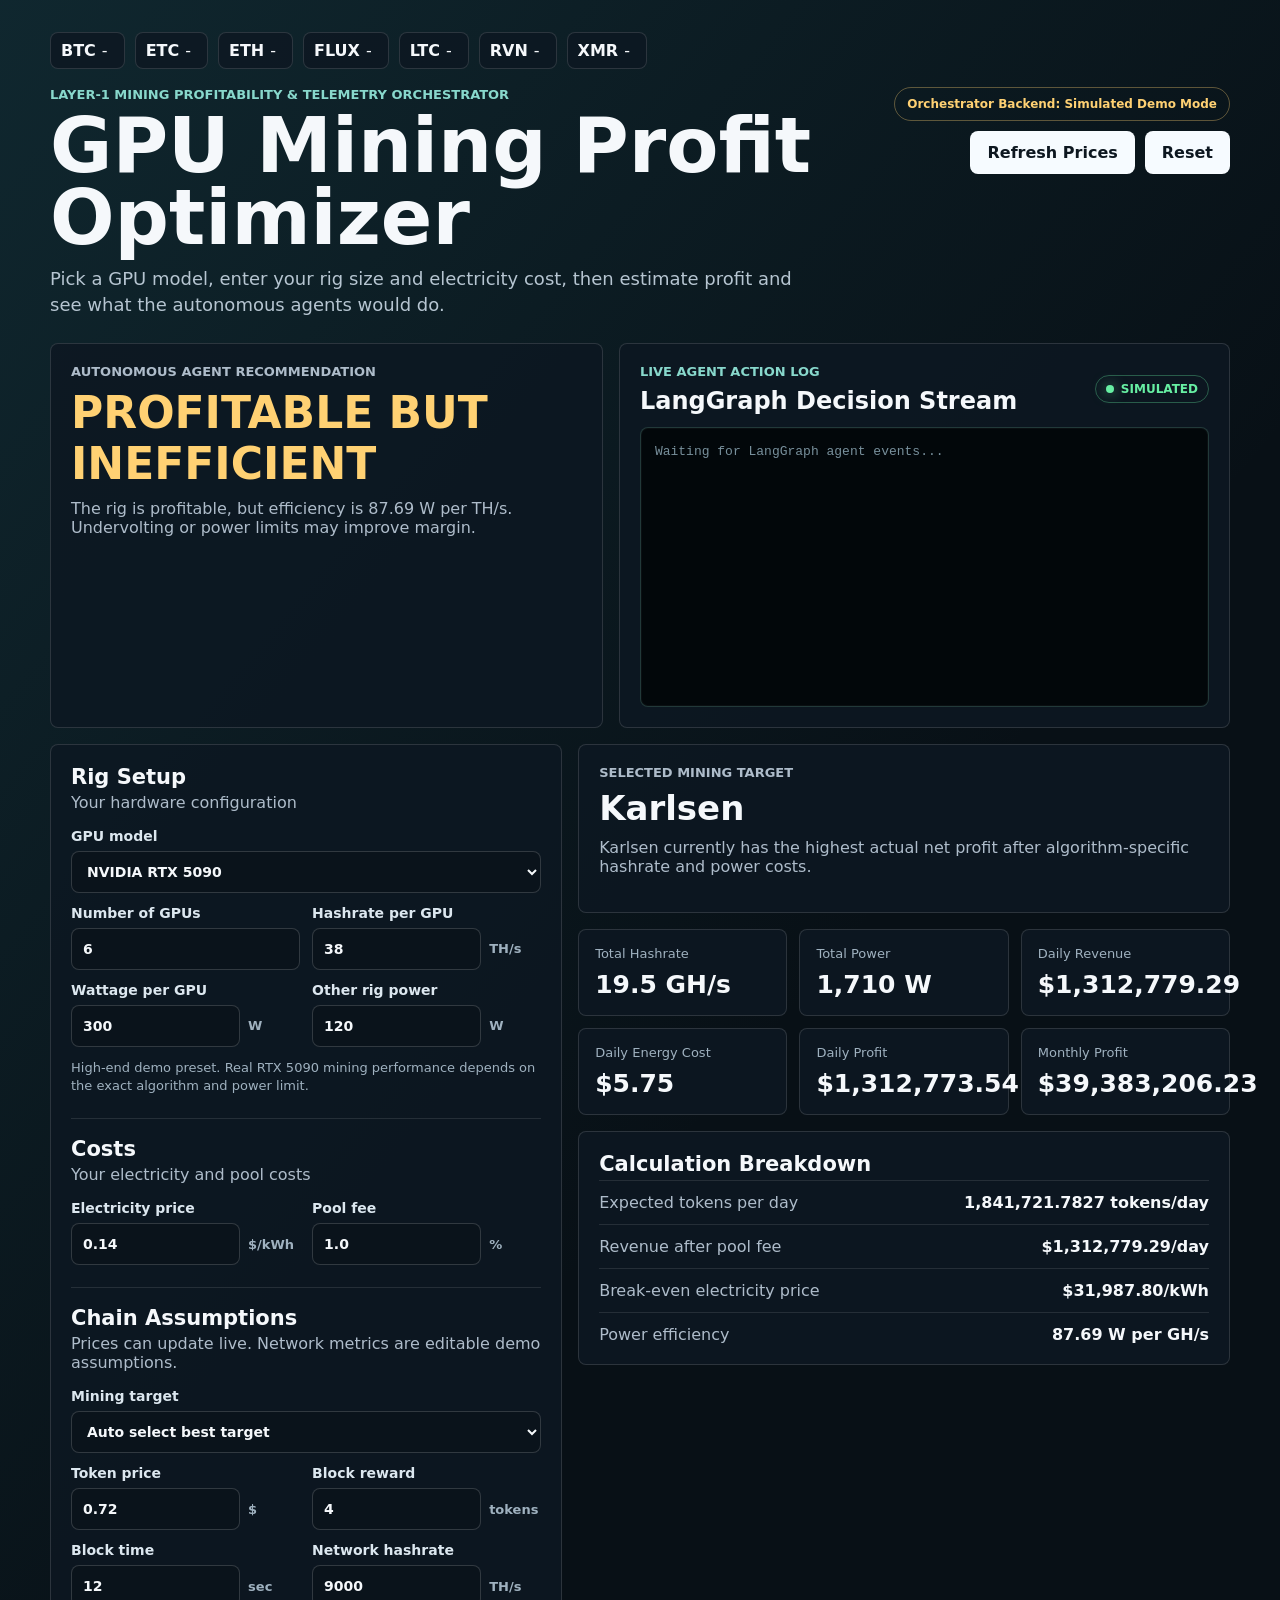
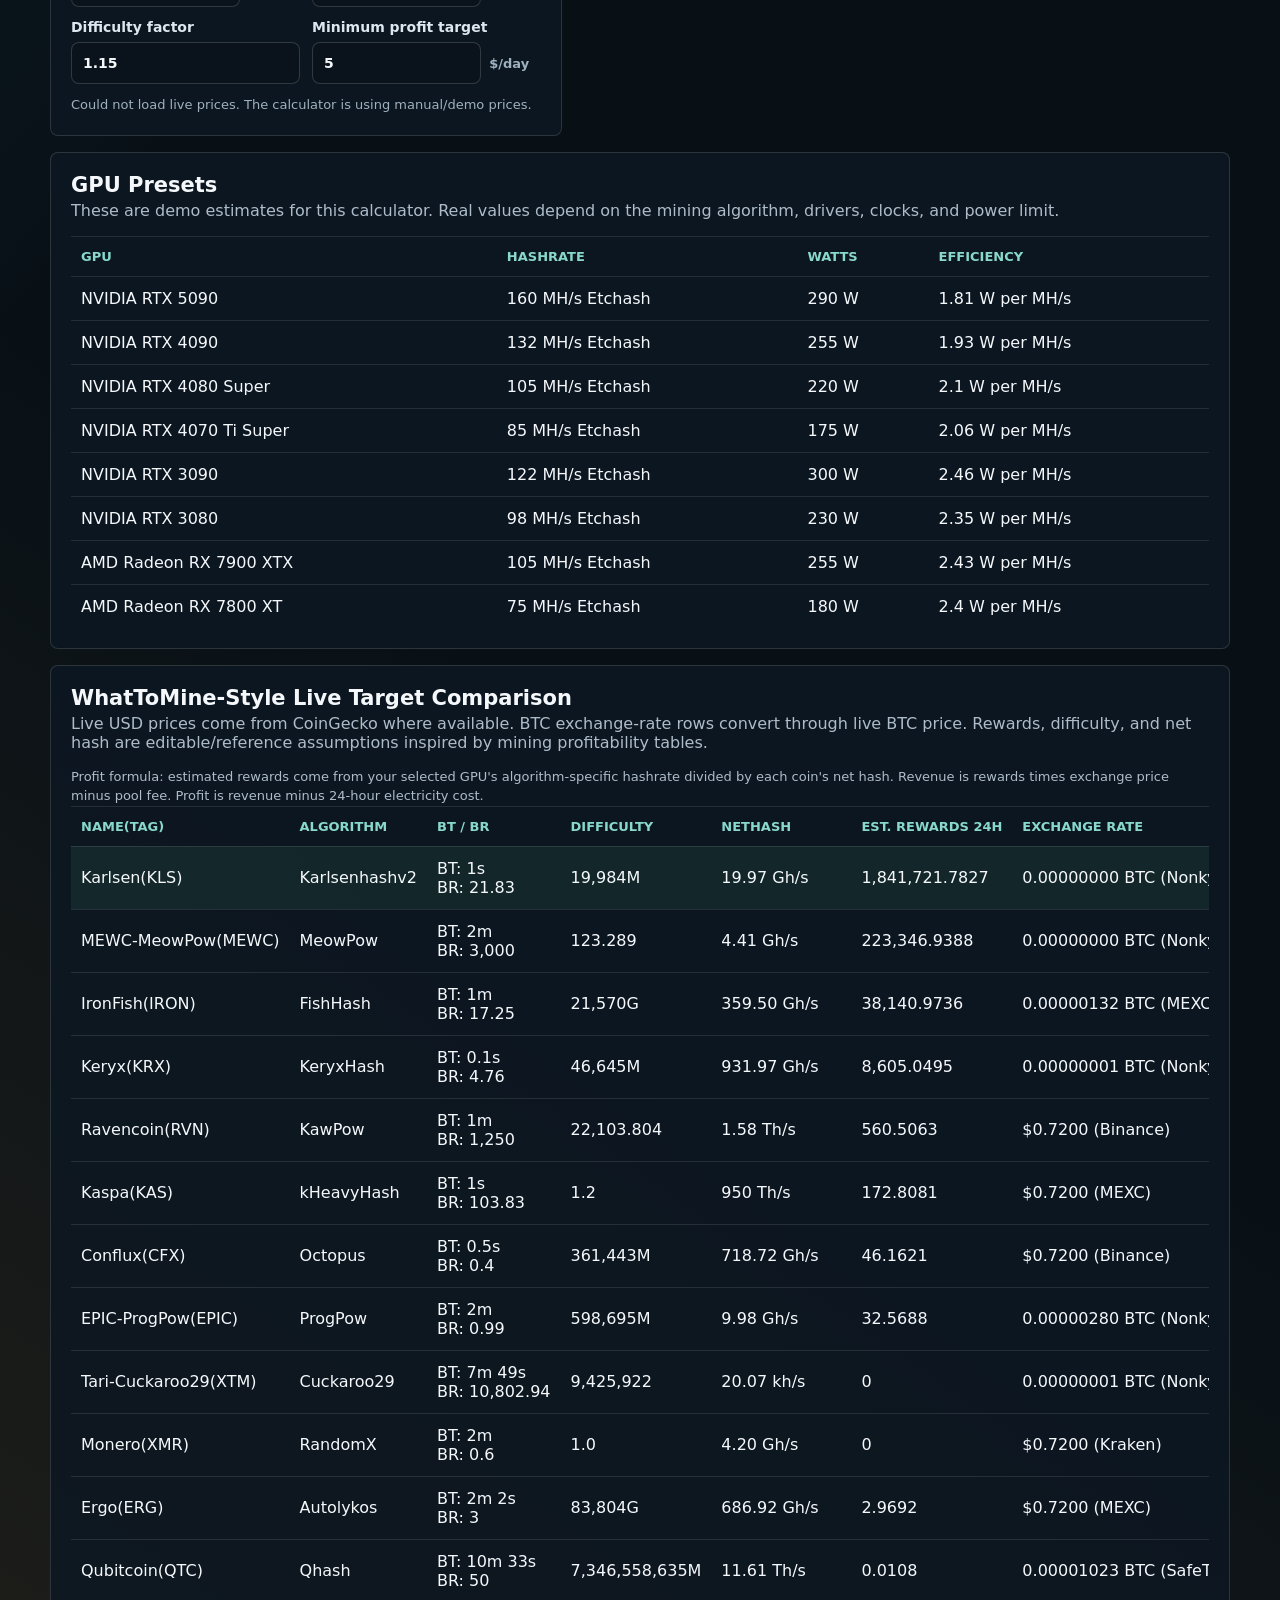
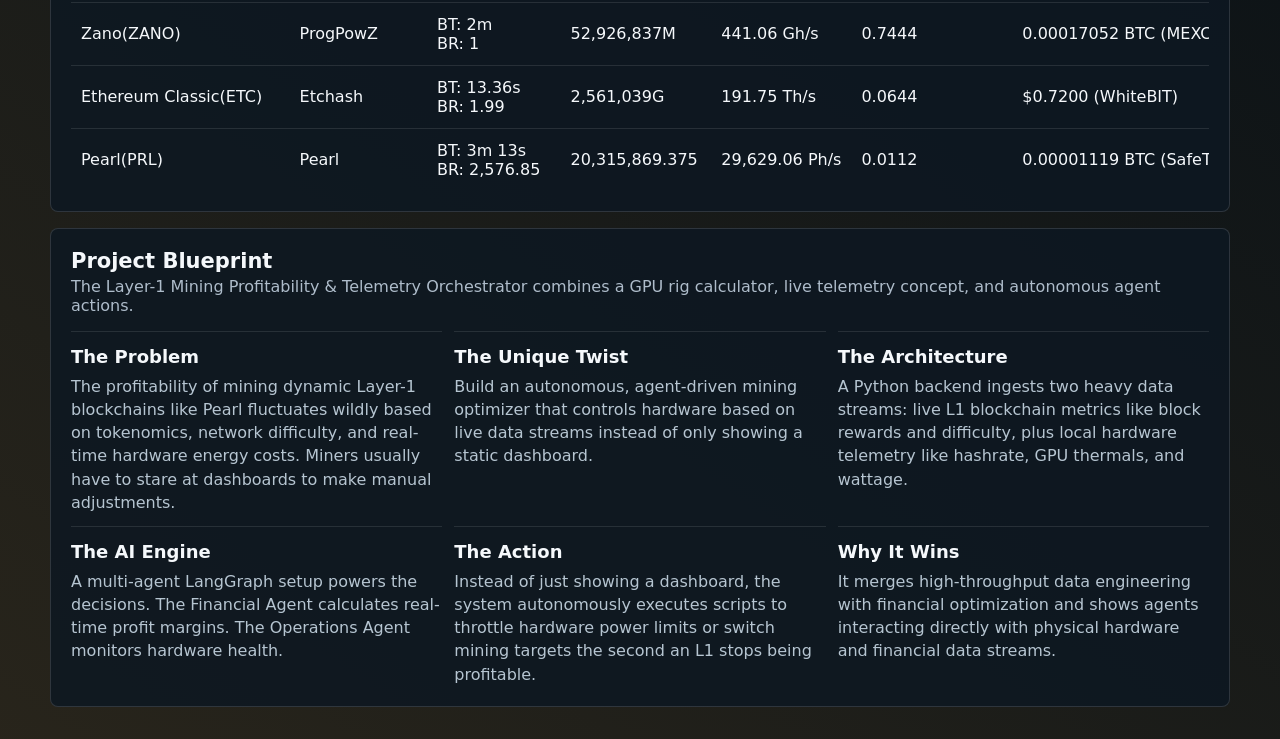
==== commit 1c1347dc: "Fix mining profitability calculation" ====
--- a/site/index.html
+++ b/site/index.html
@@ -271,6 +271,7 @@
         <div class="section-title">
           <h2>WhatToMine-Style Live Target Comparison</h2>
           <p>Live USD prices come from CoinGecko where available. BTC exchange-rate rows convert through live BTC price. Rewards, difficulty, and net hash are editable/reference assumptions inspired by mining profitability tables.</p>
+          <p class="formula-note">Profit formula: estimated rewards come from your selected GPU's algorithm-specific hashrate divided by each coin's net hash. Revenue is rewards times exchange price minus pool fee. Profit is revenue minus 24-hour electricity cost.</p>
         </div>
         <div class="table-wrap">
           <table>
--- a/site/styles.css
+++ b/site/styles.css
@@ -232,6 +232,13 @@
   font-size: 13px;
   line-height: 1.45;
   margin: 12px 0 0;
+}
+
+.formula-note {
+  color: #88d8cc;
+  font-size: 13px;
+  line-height: 1.45;
+  margin: 8px 0 0;
 }
 
 .results {
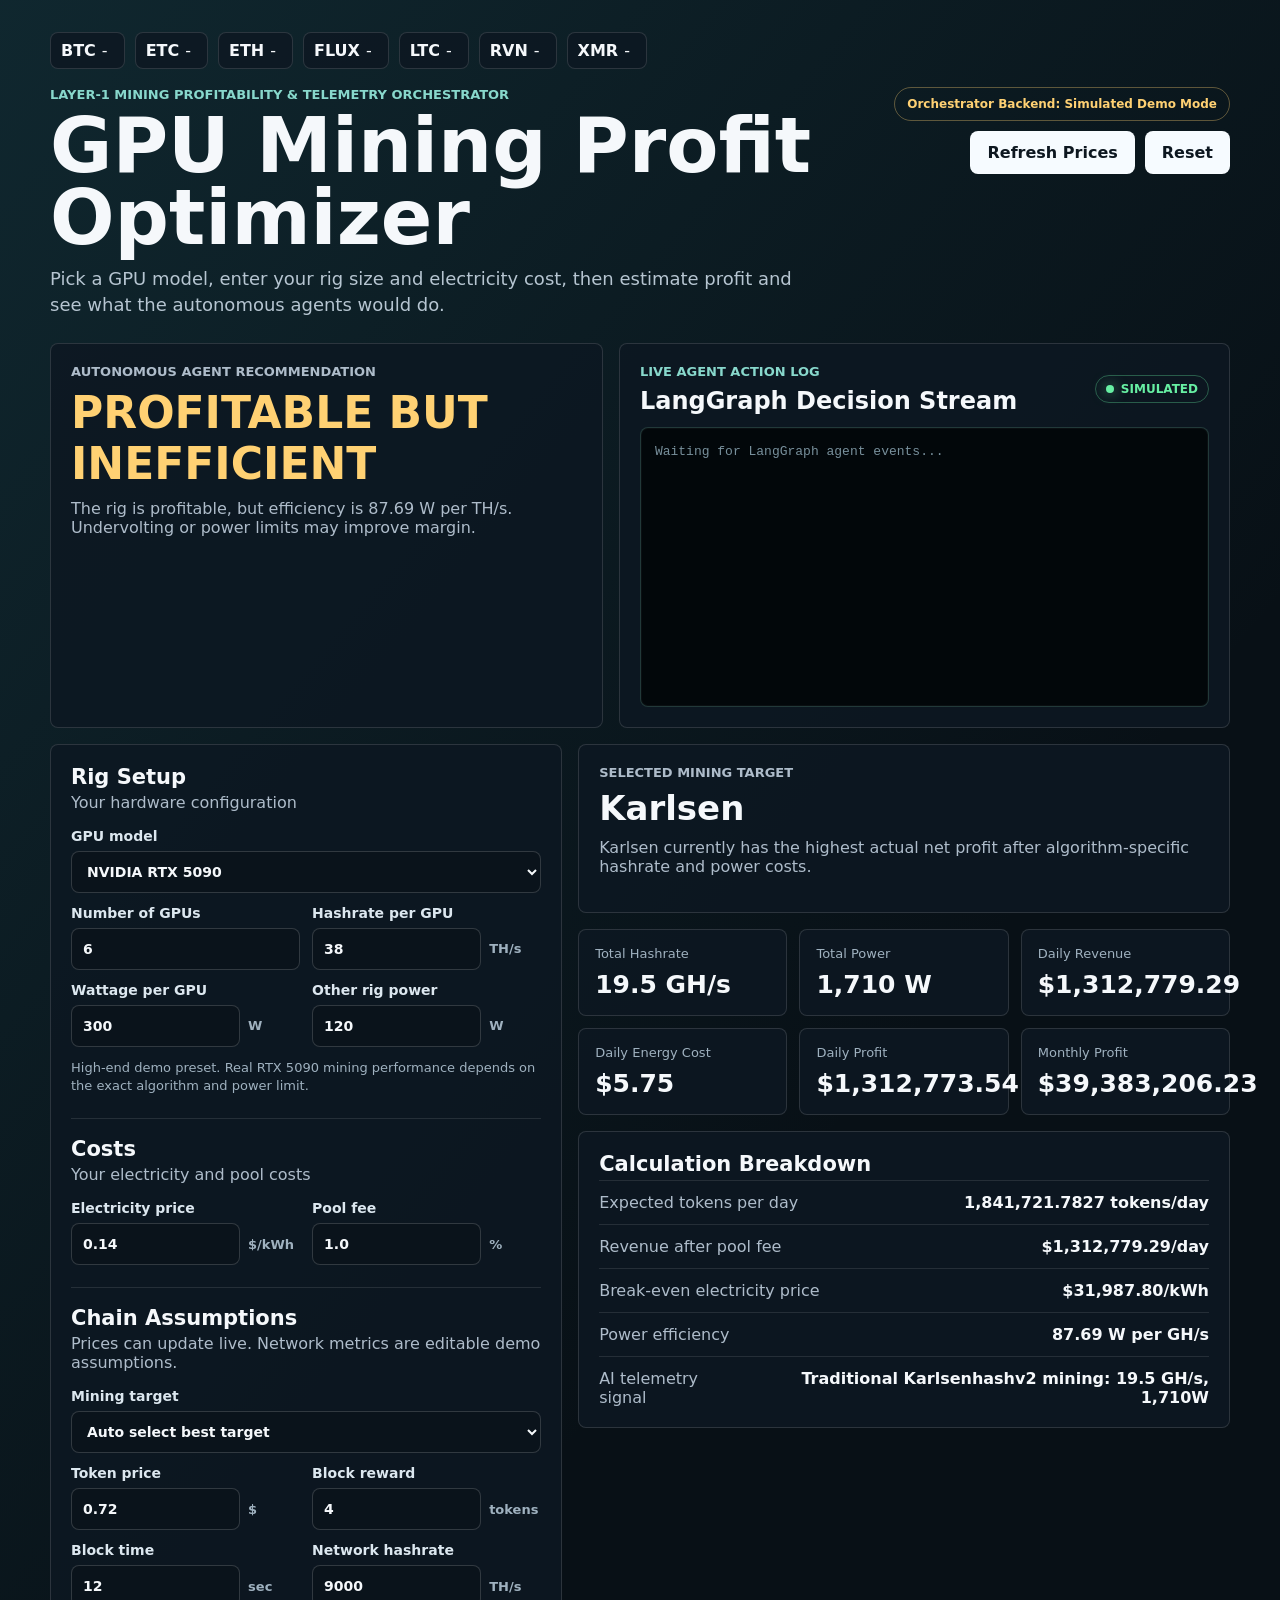
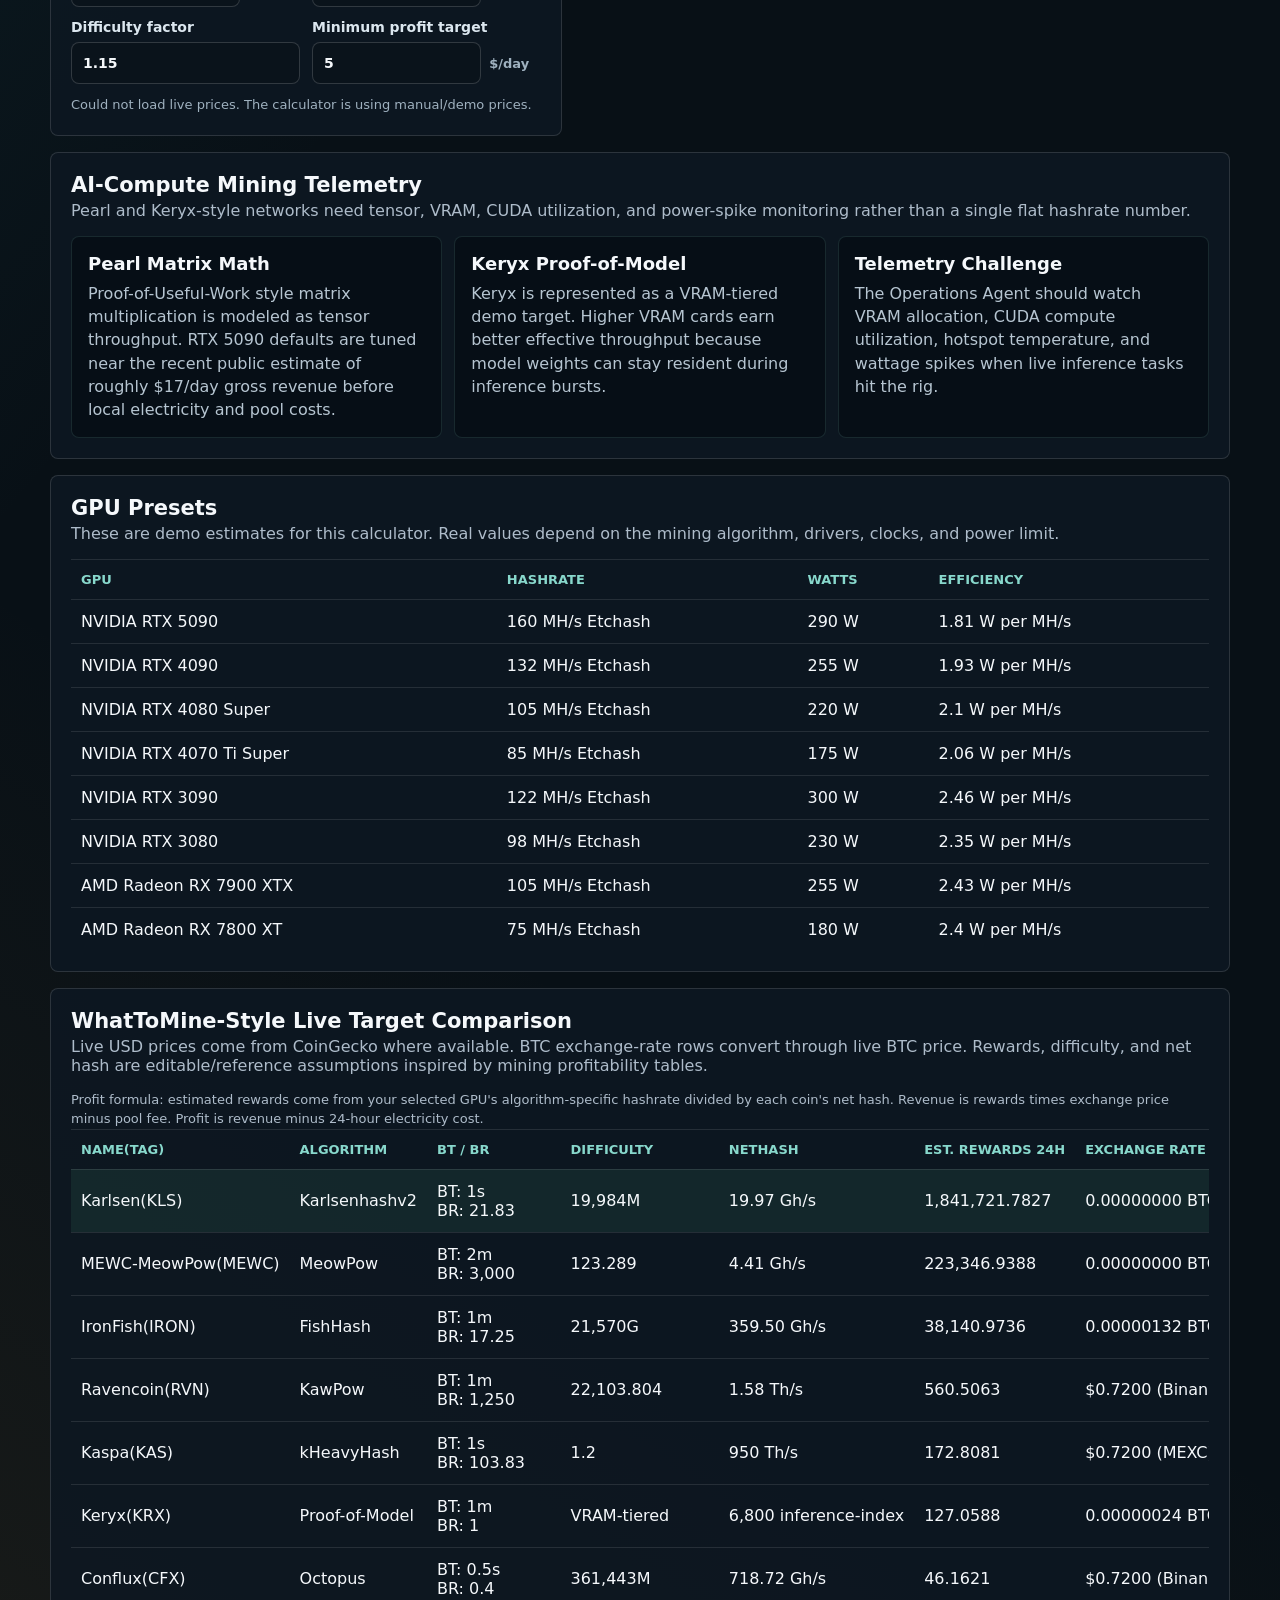
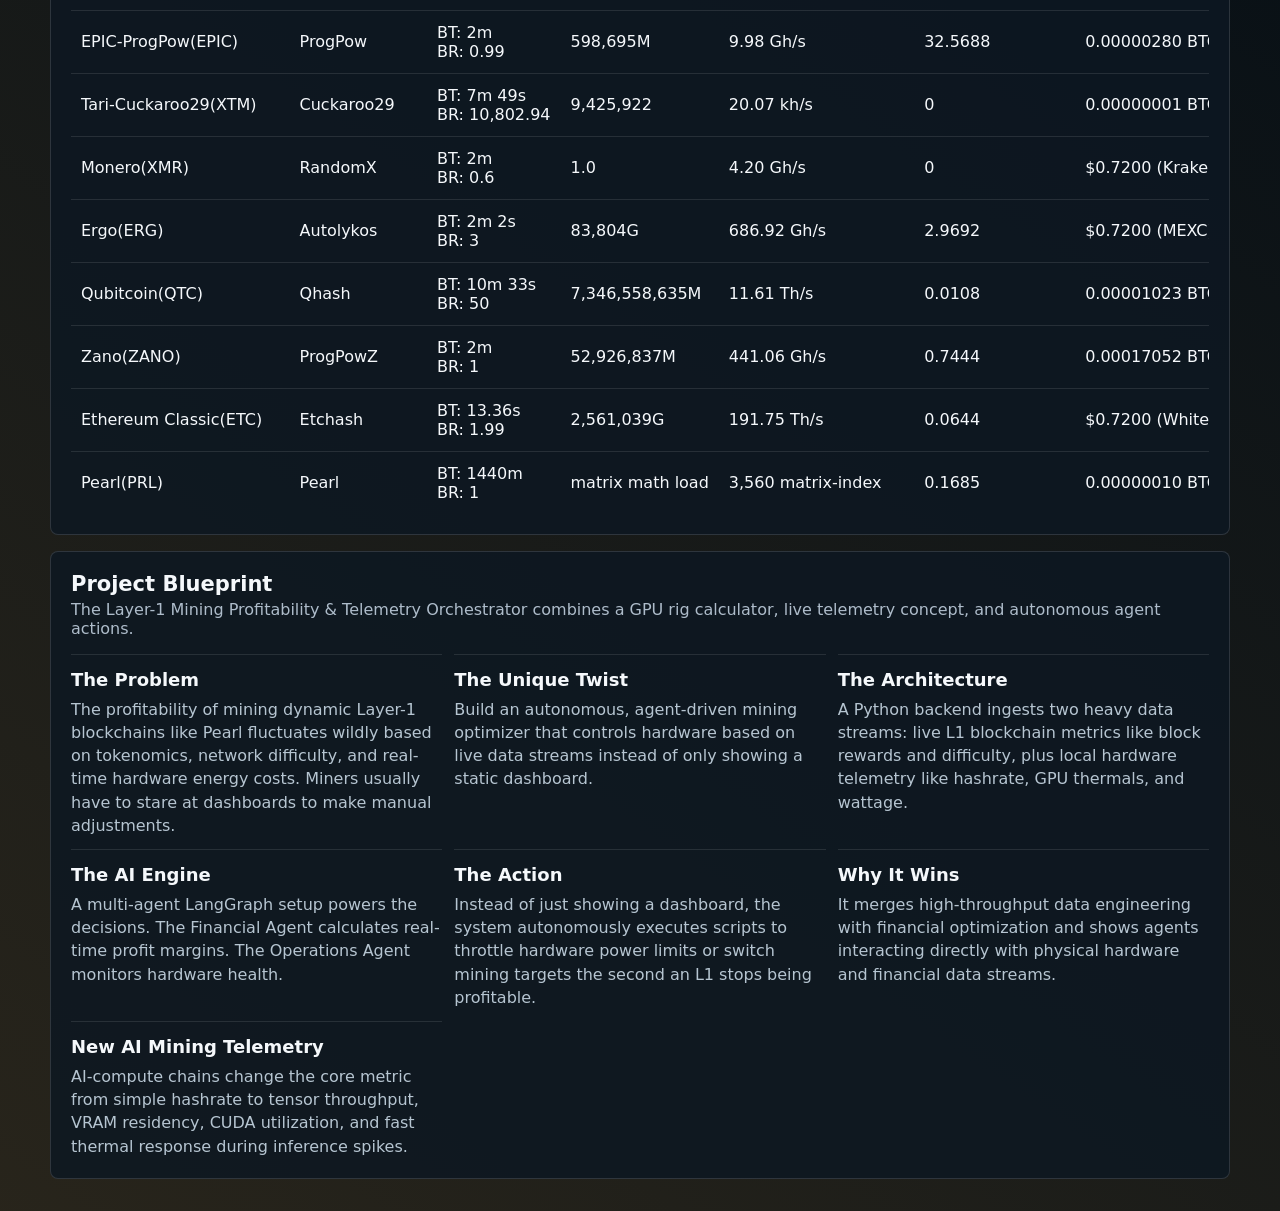
==== commit e152ec47: "Add AI compute telemetry for Pearl and Keryx" ====
--- a/site/index.html
+++ b/site/index.html
@@ -242,9 +242,34 @@
                 <dt>Power efficiency</dt>
                 <dd id="efficiency">0 W per TH/s</dd>
               </div>
+              <div>
+                <dt>AI telemetry signal</dt>
+                <dd id="aiTelemetrySignal">Traditional hash workload</dd>
+              </div>
             </dl>
           </div>
         </section>
+      </section>
+
+      <section class="panel ai-compute-panel">
+        <div class="section-title">
+          <h2>AI-Compute Mining Telemetry</h2>
+          <p>Pearl and Keryx-style networks need tensor, VRAM, CUDA utilization, and power-spike monitoring rather than a single flat hashrate number.</p>
+        </div>
+        <div class="ai-grid">
+          <article>
+            <h3>Pearl Matrix Math</h3>
+            <p>Proof-of-Useful-Work style matrix multiplication is modeled as tensor throughput. RTX 5090 defaults are tuned near the recent public estimate of roughly $17/day gross revenue before local electricity and pool costs.</p>
+          </article>
+          <article>
+            <h3>Keryx Proof-of-Model</h3>
+            <p>Keryx is represented as a VRAM-tiered demo target. Higher VRAM cards earn better effective throughput because model weights can stay resident during inference bursts.</p>
+          </article>
+          <article>
+            <h3>Telemetry Challenge</h3>
+            <p>The Operations Agent should watch VRAM allocation, CUDA compute utilization, hotspot temperature, and wattage spikes when live inference tasks hit the rig.</p>
+          </article>
+        </div>
       </section>
 
       <section class="panel gpu-table-panel">
@@ -325,6 +350,10 @@
             <h3>Why It Wins</h3>
             <p>It merges high-throughput data engineering with financial optimization and shows agents interacting directly with physical hardware and financial data streams.</p>
           </article>
+          <article>
+            <h3>New AI Mining Telemetry</h3>
+            <p>AI-compute chains change the core metric from simple hashrate to tensor throughput, VRAM residency, CUDA utilization, and fast thermal response during inference spikes.</p>
+          </article>
         </div>
       </section>
     </main>
--- a/site/styles.css
+++ b/site/styles.css
@@ -316,11 +316,36 @@
 }
 
 .story,
+.ai-compute-panel,
 .gpu-table-panel,
 .target-table-panel,
 .agent-console-panel {
   margin-top: 16px;
   padding: 20px;
+}
+
+.ai-grid {
+  display: grid;
+  grid-template-columns: repeat(3, minmax(0, 1fr));
+  gap: 12px;
+}
+
+.ai-grid article {
+  background: rgba(2, 7, 10, 0.42);
+  border: 1px solid rgba(136, 216, 204, 0.13);
+  border-radius: 8px;
+  padding: 16px;
+}
+
+.ai-grid h3 {
+  font-size: 18px;
+  margin-bottom: 8px;
+}
+
+.ai-grid p {
+  color: #b6c5d1;
+  line-height: 1.45;
+  margin-bottom: 0;
 }
 
 .top-console {
@@ -486,6 +511,7 @@
   .agent-top-grid,
   .cards,
   .two,
+  .ai-grid,
   .story-grid {
     grid-template-columns: 1fr;
   }
